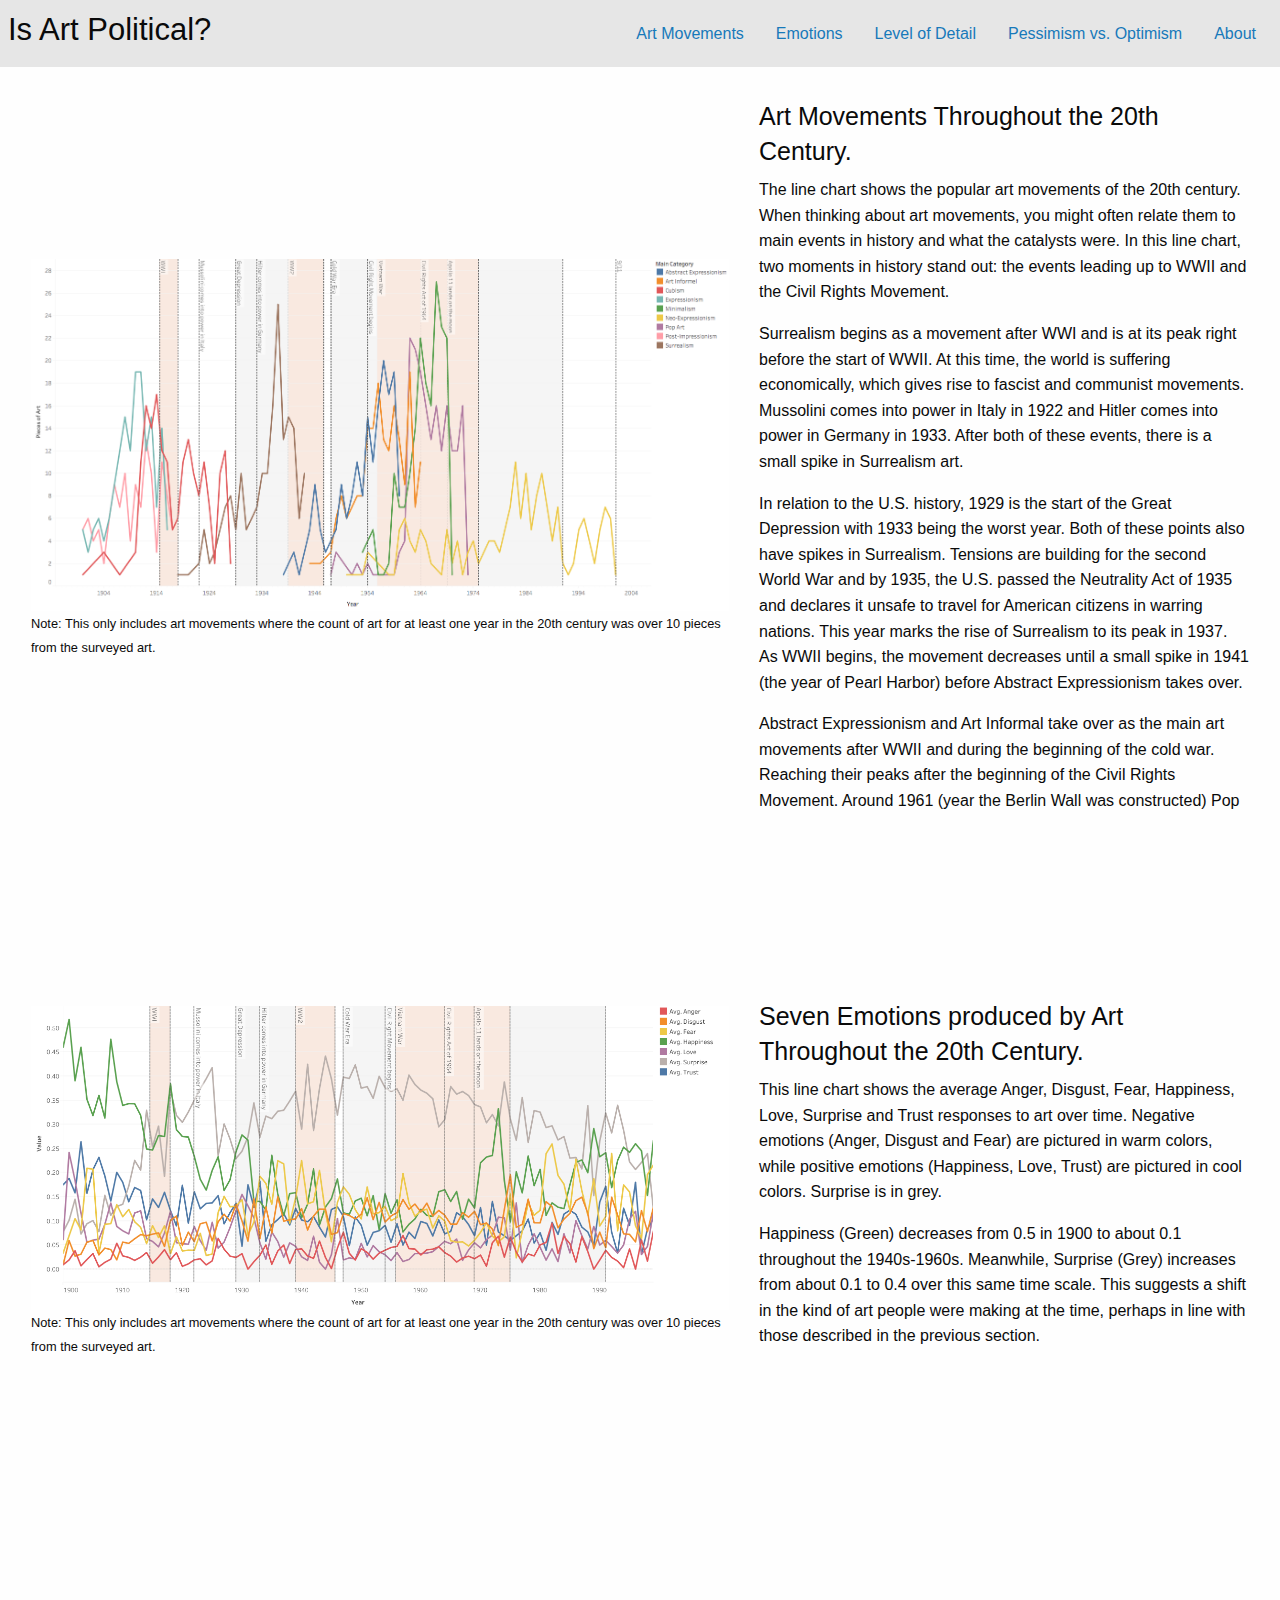
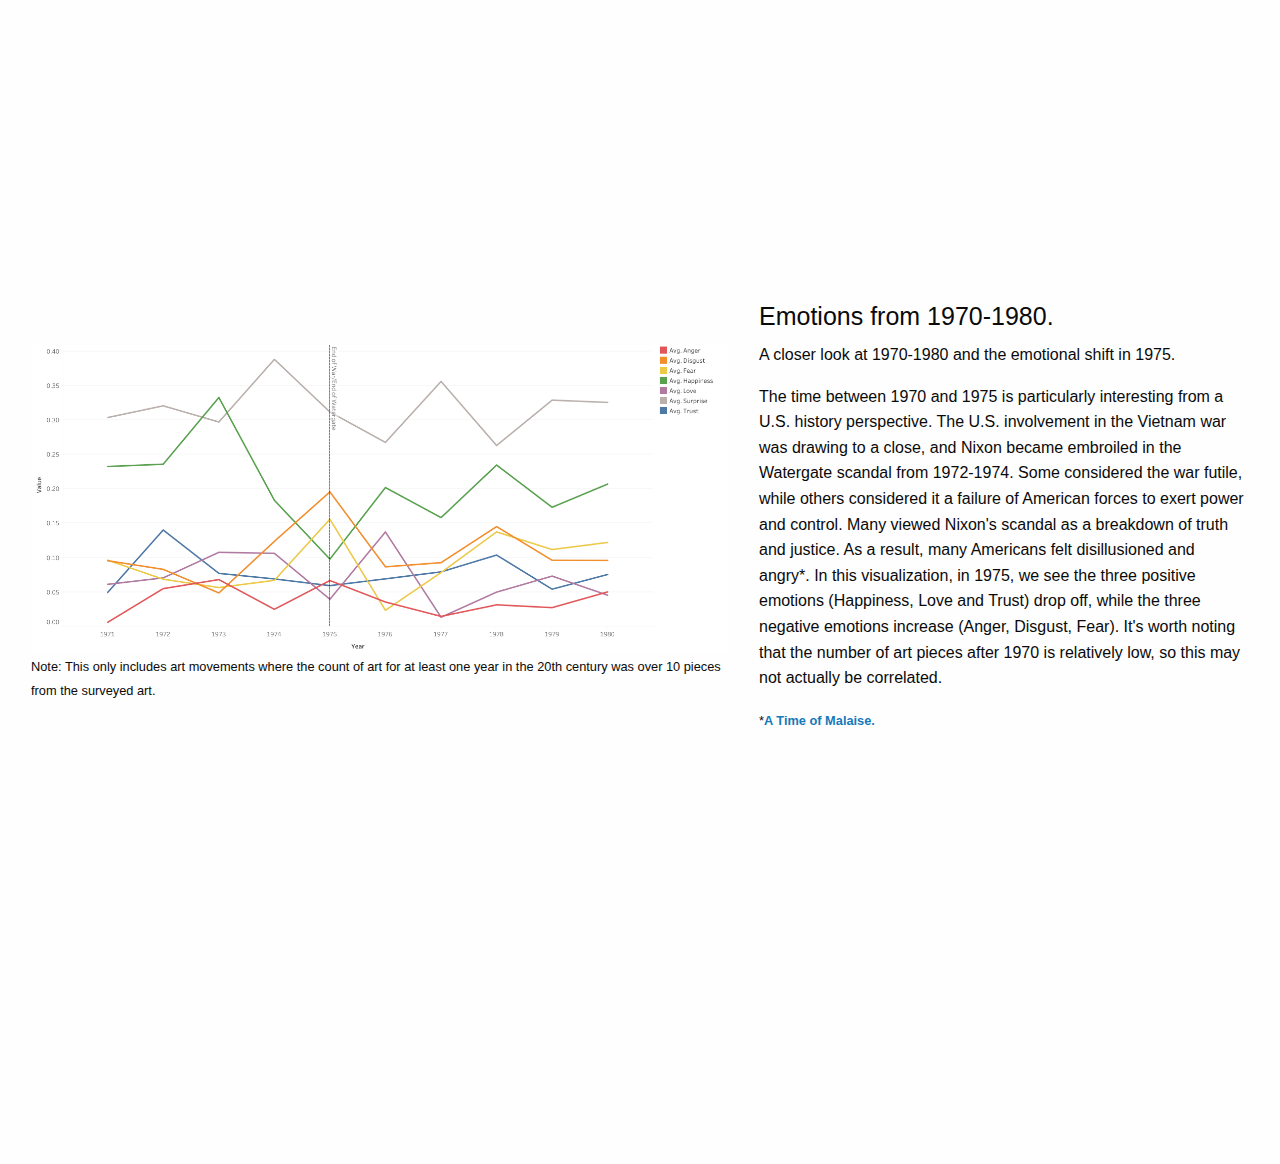
==== index.html @ 3e771057 "add task for art movements" ====
<!DOCTYPE html>
<html lang="en">
  <head>
    <meta charset="utf-8">
    <meta name="viewport" content="width=device-width, initial-scale=1">
    <title>Wiki Art</title>
    <link rel="stylesheet" href="foundation.css">
    <link rel="stylesheet" href="main.css">
    <script src="https://ajax.googleapis.com/ajax/libs/jquery/3.4.1/jquery.min.js"></script>
    <script src="/js/vendor/foundation.min.js"></script>
    <script src="/js/app.js"></script>
  </head>
  <body>
    <div class="position-fixed">
      <nav class="top-bar" data-topbar role="navigation">
      <div class="top-bar-left">
        <span class="menu-text"><h3>Is Art Political?</h3></span>
      </div>
      <div class="top-bar-right">
        <ul class="menu" data-smooth-scroll>
          <li><a href="#viz-one">Art Movements</a></li>
          <li><a href="#viz-two">Emotions</a></li>
          <li><a href="#viz-three">Level of Detail</a></li>
          <li><a href="#viz-four">Pessimism vs. Optimism</a></li>
          <li><a href="/about.html">About</a></li>
        </ul>
      </div>
      </nav>
    </div>
    <div class="main-content">
      <section id="viz-one">
        <div class="grid-x grid-padding-x">
          <div class="cell small-12 medium-7 xlarge-6 flex-container flex-dir-column align-center">
            <img src= "viz-one-filtered.png">
            <div class="">
              <small>Note: This only includes art movements where the count of art for at least one year in the 20th century was over 10 pieces from the surveyed art.</small>
            </div>
          </div>
          <div class="cell content small-12 medium-5 xlarge-6 small-only-text-center flex-container flex-dir-column">
            <h4>Art Movements Throughout the 20th Century.</h4>
            <p>The line chart shows the popular art movements of the 20th century. When thinking about art movements, you might often relate them to main events in history and what the catalysts were. In this line chart, two moments in history stand out: the events leading up to WWII and the Civil Rights Movement.</p>
            <p>Surrealism begins as a movement after WWI and is at its peak right before the start of WWII. At this time, the world is suffering economically, which gives rise to fascist and communist movements. Mussolini comes into power in Italy in 1922 and Hitler comes into power in Germany in 1933. After both of these events, there is a small spike in Surrealism art. </p>
            <p>In relation to the U.S. history, 1929 is the start of the Great Depression with 1933 being the worst year. Both of these points also have spikes in Surrealism. Tensions are building for the second World War and by 1935, the U.S. passed the Neutrality Act of 1935 and declares it unsafe to travel for American citizens in warring nations. This year marks the rise of Surrealism to its peak in 1937. As WWII begins, the movement decreases until a small spike in 1941 (the year of Pearl Harbor) before Abstract Expressionism takes over.</p>
            <p>Abstract Expressionism and Art Informal take over as the main art movements after WWII and during the beginning of the cold war. Reaching their peaks after the beginning of the Civil Rights Movement. Around 1961 (year the Berlin Wall was constructed) Pop Art and Minimalism starts to become more popular. Though art around this period had become apolitical due to the censorship of the 1950s and its commercial value, it was also used to as a financial support for the Civil Rights Movement, reinvigorating its political nature.*</p>
            <p>What is also interesting within this period, is that the art movements start to decrease after the Apollo 11 lands on the moon in 1969. This suggests that in addition to the Civil Rights Movement, Cold War tensions leading up to the space race were also affecting the art movements during this period of time. What is learned from this chart is that the art movements seem more attuned to social movements and events rather than times of war.</p>
            <p>This line chart allows for both discovery and browsing of the information by giving reference lines to important events to show some possible correlations. The fact it is a linear temporal line also allows for searching specific moments or to choose a point and then figure out what might be going on that year.</p>
            <p><small>*<a href="https://medium.com/popuppainting/the-art-of-the-civil-rights-movement-bbc527cd05da"><strong>Popup Painting. The Art of the Civil Rights Movement. 15 January 2018</strong></a></small></p>
          </div>
        </div>
      </section>
      <section id="viz-two">
        <div class="grid-x grid-padding-x">
          <div class="cell small-12 medium-7 xlarge-6 flex-container flex-dir-column align-center">
            <img src= "viz-two-1.png">
            <div class="">
              <small>Note: This only includes art movements where the count of art for at least one year in the 20th century was over 10 pieces from the surveyed art.</small>
            </div>
          </div>
          <div class="cell content small-12 medium-5 xlarge-6 small-only-text-center flex-container flex-dir-column">
            <h4>Seven Emotions produced by Art Throughout the 20th Century.</h4>
            <p>This line chart shows the average Anger, Disgust, Fear, Happiness, Love, Surprise and Trust responses to art over time. Negative emotions (Anger, Disgust and Fear) are pictured in warm colors, while positive emotions (Happiness, Love, Trust) are pictured in cool colors. Surprise is in grey.</p>
            <p>Happiness (Green) decreases from 0.5 in 1900 to about 0.1 throughout the 1940s-1960s. Meanwhile, Surprise (Grey) increases from about 0.1 to 0.4 over this same time scale. This suggests a shift in the kind of art people were making at the time, perhaps in line with those described in the previous section.</p>
          </div>
        </div>
      </section>
      <section id="viz-two-b">
        <div class="grid-x grid-padding-x">
          <div class="cell small-12 medium-7 xlarge-6 flex-container flex-dir-column align-center flex-container flex-dir-column align-center" >
            <img src= "viz-two-2.png">
            <div class="">
              <small>Note: This only includes art movements where the count of art for at least one year in the 20th century was over 10 pieces from the surveyed art.</small>
            </div>
          </div>
          <div class="cell content small-12 medium-5 xlarge-6 small-only-text-center flex-container flex-dir-column">
            <h4>Emotions from 1970-1980.</h4>
            <p>A closer look at 1970-1980 and the emotional shift in 1975.</p>
            <p>The time between 1970 and 1975 is particularly interesting from a U.S. history perspective. The U.S. involvement in the Vietnam war was drawing to a close, and Nixon became embroiled in the Watergate scandal from 1972-1974. Some considered the war futile, while others considered it a failure of American forces to exert power and control. Many viewed Nixon's scandal as a breakdown of truth and justice. As a result, many Americans felt disillusioned and angry*. In this visualization, in 1975, we see the three positive emotions (Happiness, Love and Trust) drop off, while the three negative emotions increase (Anger, Disgust, Fear). It's worth noting that the number of art pieces after 1970 is relatively low, so this may not actually be correlated.  </p>
            <p><small>*<a href="https://www.ushistory.org/us/58.asp"><strong>A Time of Malaise.</strong></a></small></p>
          </div>
        </div>
      </section>
    </div>
    <!-- page content -->
  </body>
</html>
---- main.css ----
.main-content {
  padding: 2em 1em;
}

.about {
  padding-top: 99px;
  max-width: 1000px;
  margin: auto;
}

.position-fixed {
  width: 100%;
  position: fixed;
  z-index: 2;
}

img, .image {
  position: relative;
  width: 100%;
}
section {
  /*margin-bottom: 2rem;*/
  height: 100vh;
  padding-top: 67px;
}

.right-border {
  border-right: 1px solid darkgray;
}

.left-border {
  border-left: 1px solid darkgray;
}

.content {
  /*position: relative;*/
  max-height: 80vh;
  overflow: scroll;
}
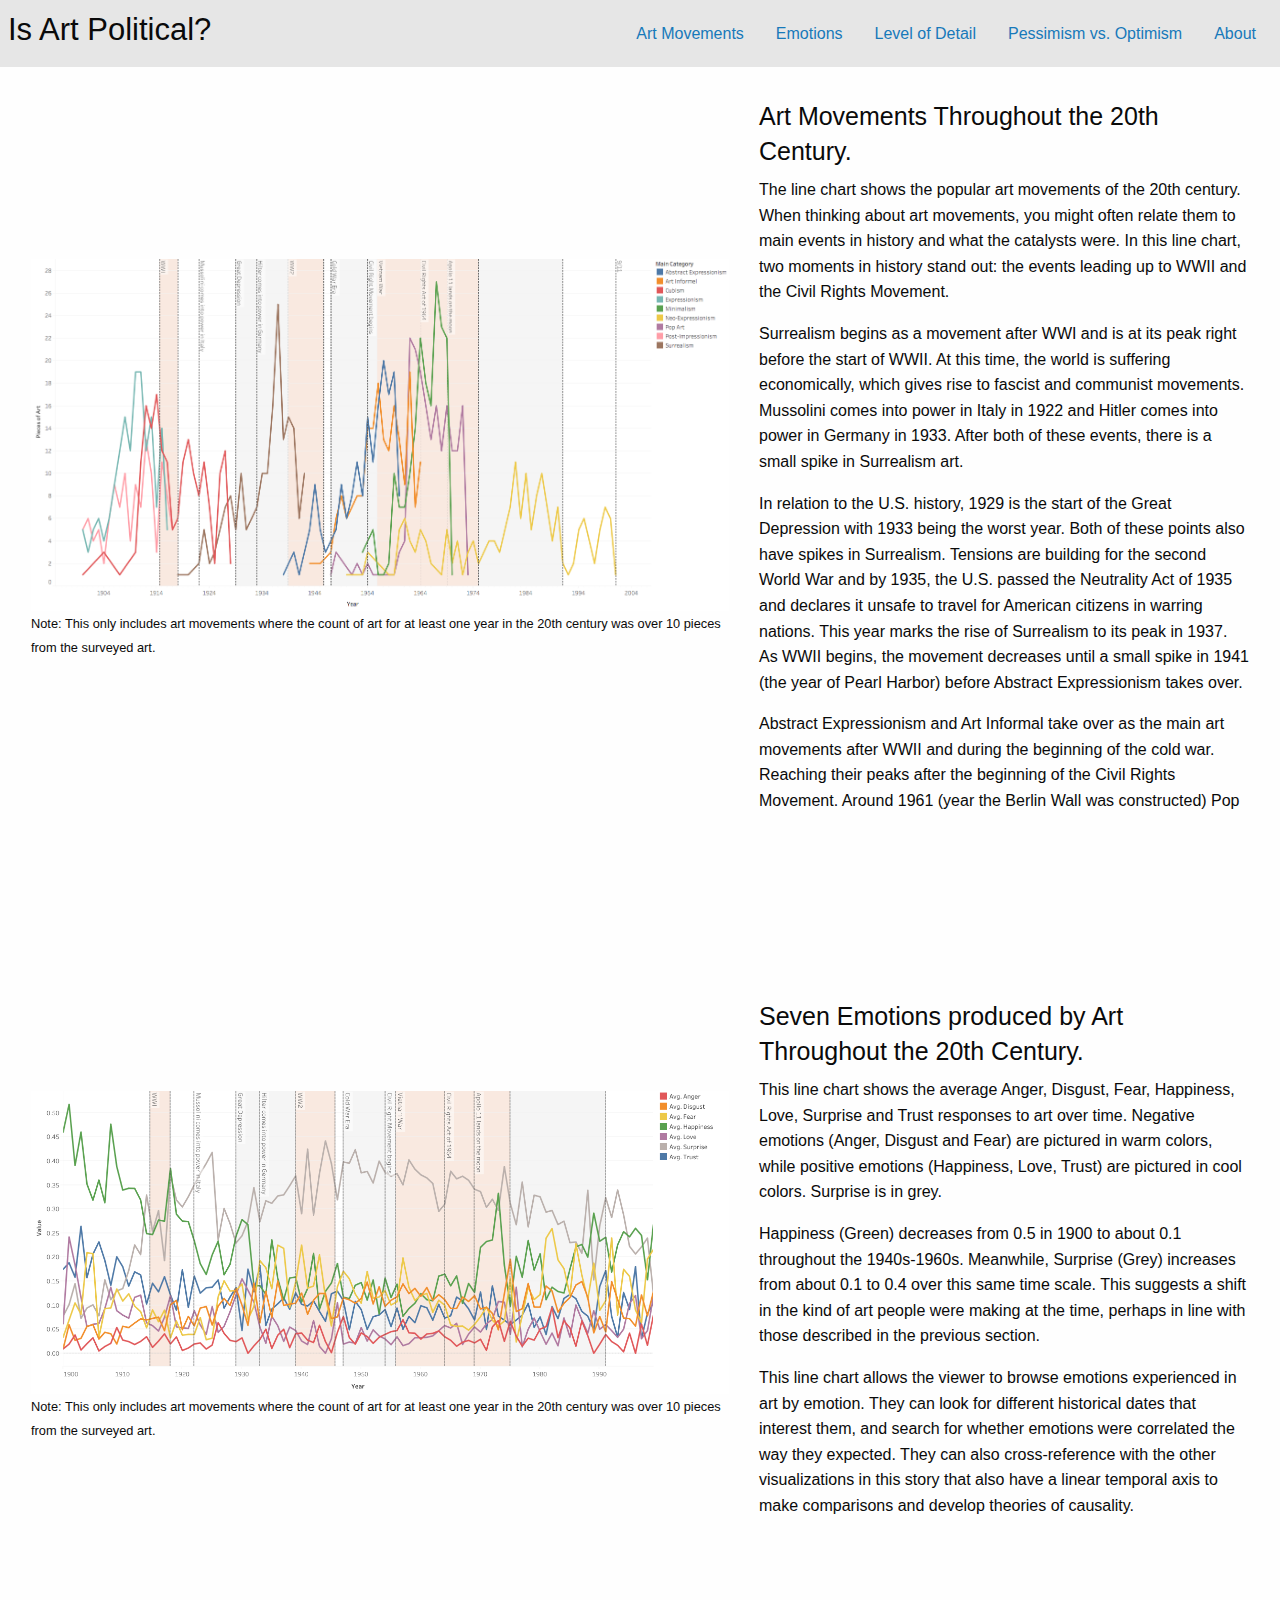
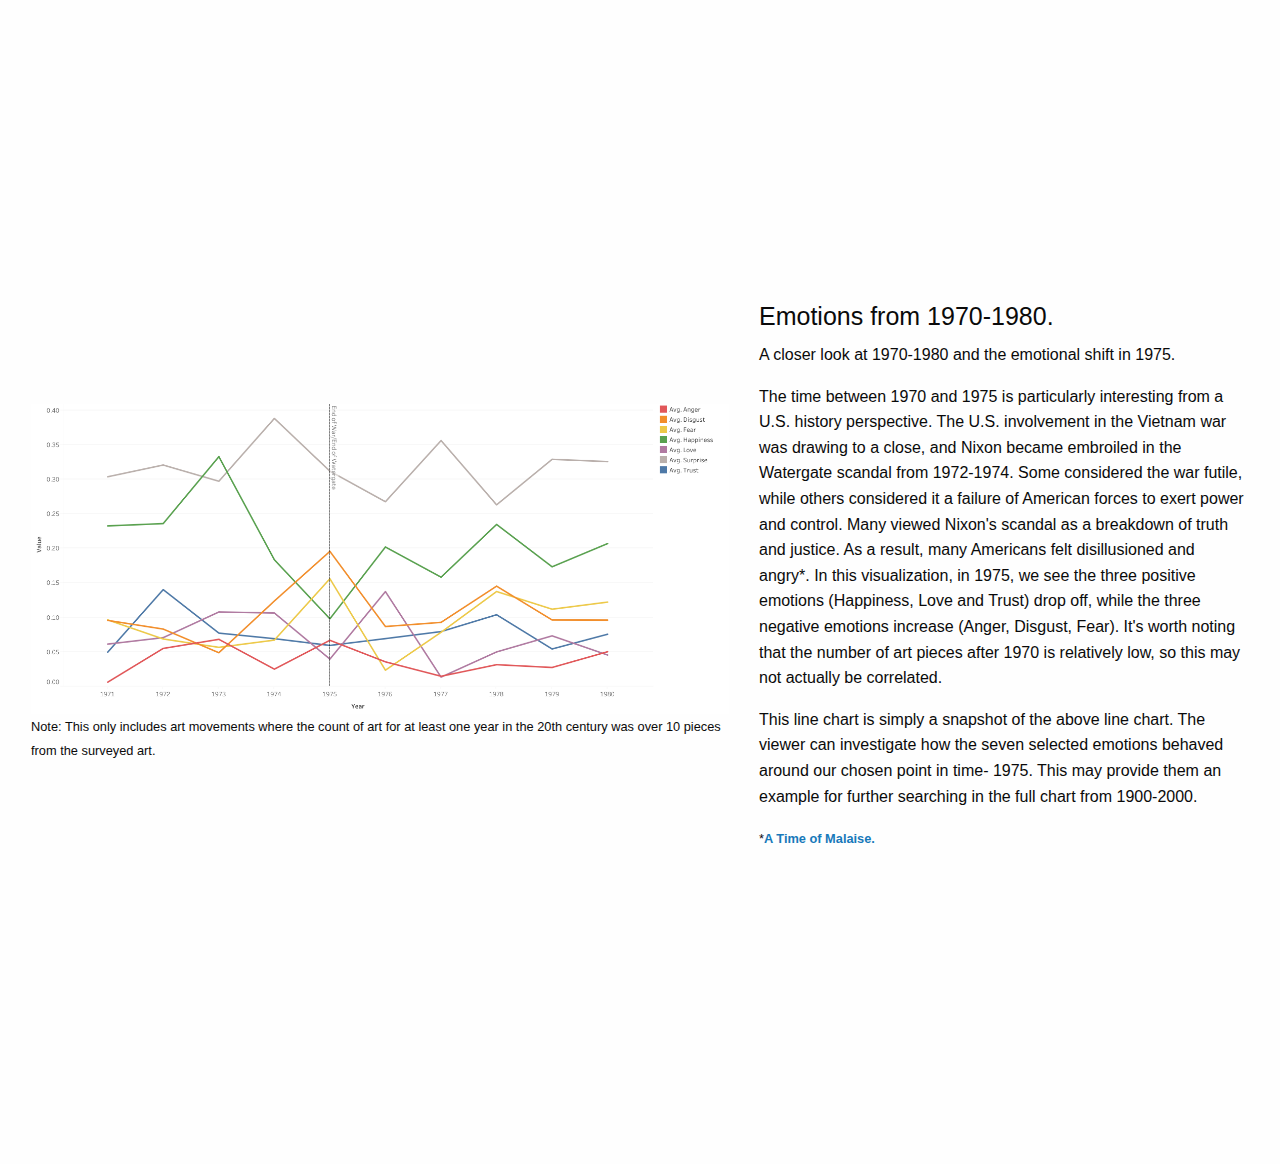
==== commit 4ef6dec0: "added task information" ====
--- a/index.html
+++ b/index.html
@@ -60,6 +60,7 @@
             <h4>Seven Emotions produced by Art Throughout the 20th Century.</h4>
             <p>This line chart shows the average Anger, Disgust, Fear, Happiness, Love, Surprise and Trust responses to art over time. Negative emotions (Anger, Disgust and Fear) are pictured in warm colors, while positive emotions (Happiness, Love, Trust) are pictured in cool colors. Surprise is in grey.</p>
             <p>Happiness (Green) decreases from 0.5 in 1900 to about 0.1 throughout the 1940s-1960s. Meanwhile, Surprise (Grey) increases from about 0.1 to 0.4 over this same time scale. This suggests a shift in the kind of art people were making at the time, perhaps in line with those described in the previous section.</p>
+            <p>This line chart allows the viewer to browse emotions experienced in art by emotion. They can look for different historical dates that interest them, and search for whether emotions were correlated the way they expected. They can also cross-reference with the other visualizations in this story that also have a linear temporal axis to make comparisons and develop theories of causality. </p>
           </div>
         </div>
       </section>
@@ -75,6 +76,7 @@
             <h4>Emotions from 1970-1980.</h4>
             <p>A closer look at 1970-1980 and the emotional shift in 1975.</p>
             <p>The time between 1970 and 1975 is particularly interesting from a U.S. history perspective. The U.S. involvement in the Vietnam war was drawing to a close, and Nixon became embroiled in the Watergate scandal from 1972-1974. Some considered the war futile, while others considered it a failure of American forces to exert power and control. Many viewed Nixon's scandal as a breakdown of truth and justice. As a result, many Americans felt disillusioned and angry*. In this visualization, in 1975, we see the three positive emotions (Happiness, Love and Trust) drop off, while the three negative emotions increase (Anger, Disgust, Fear). It's worth noting that the number of art pieces after 1970 is relatively low, so this may not actually be correlated.  </p>
+            <p>This line chart is simply a snapshot of the above line chart. The viewer can investigate how the seven selected emotions behaved around our chosen point in time- 1975. This may provide them an example for further searching in the full chart from 1900-2000. </p>
             <p><small>*<a href="https://www.ushistory.org/us/58.asp"><strong>A Time of Malaise.</strong></a></small></p>
           </div>
         </div>
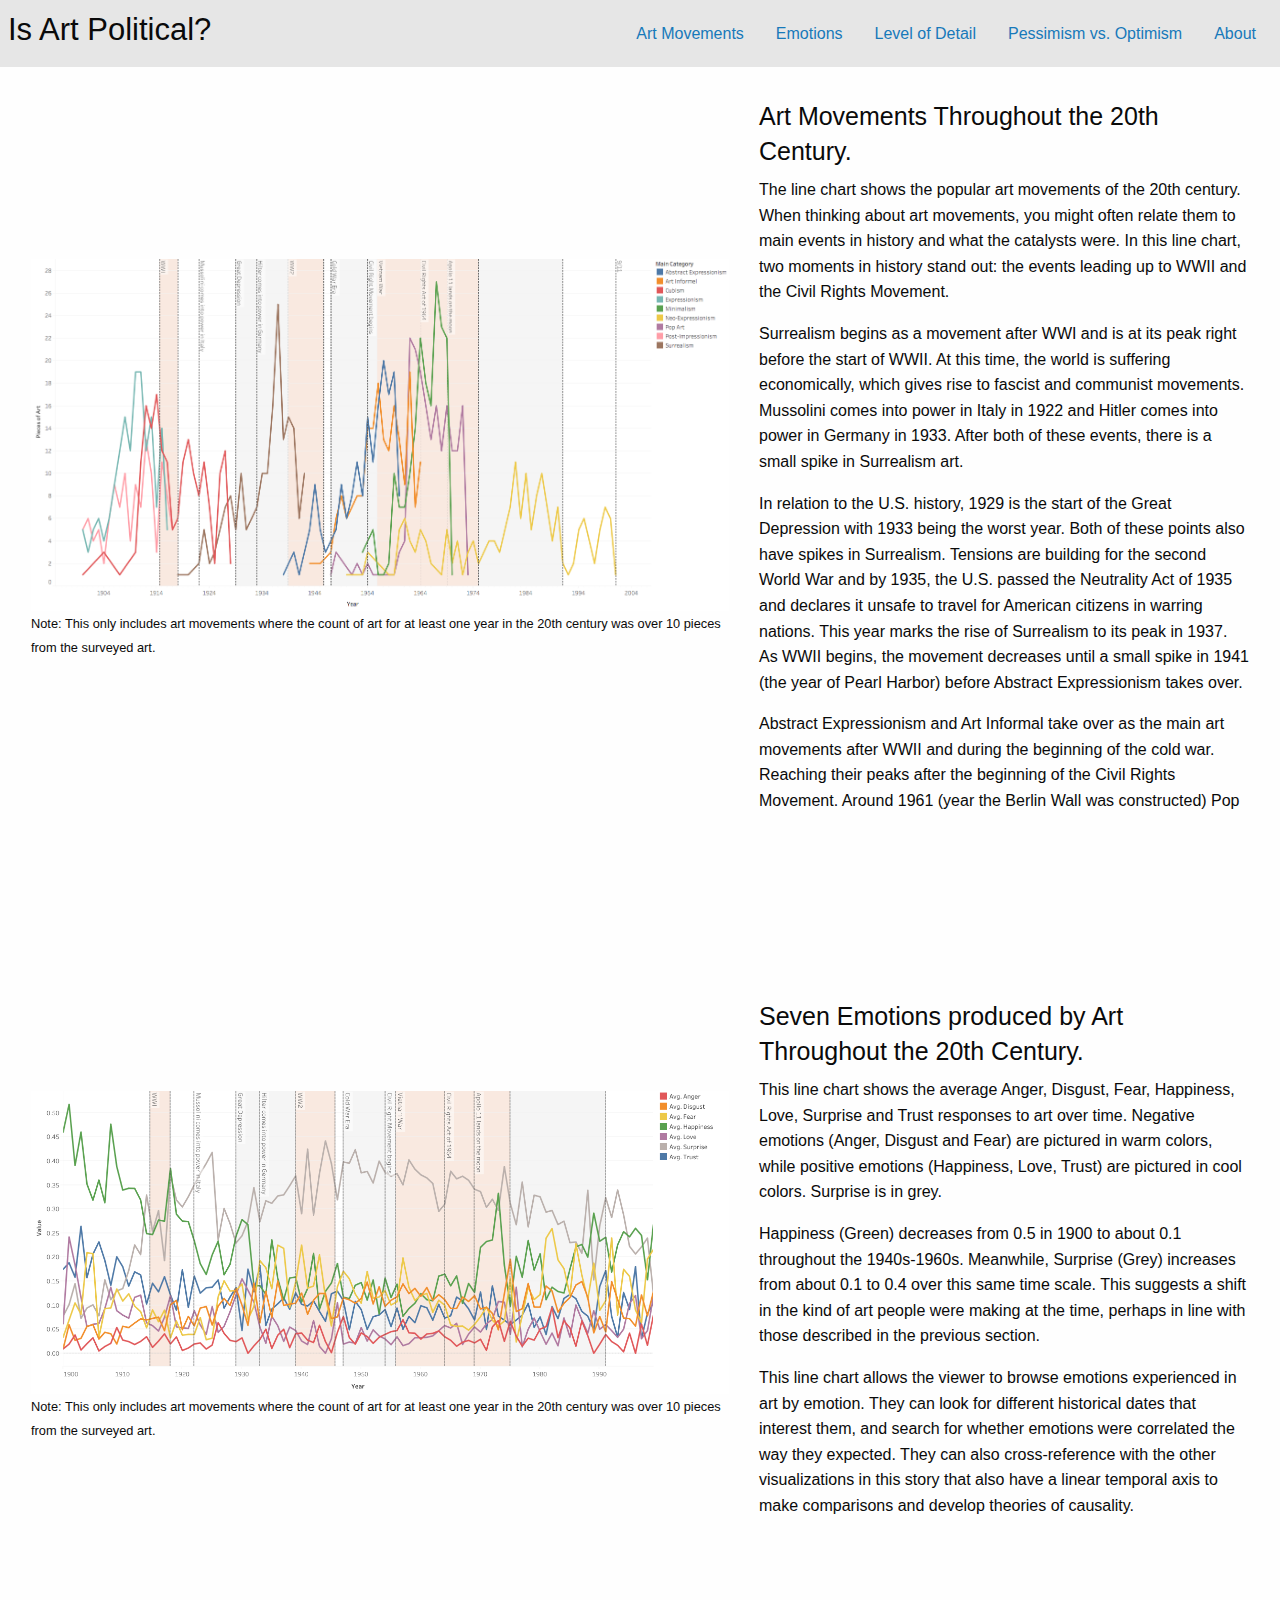
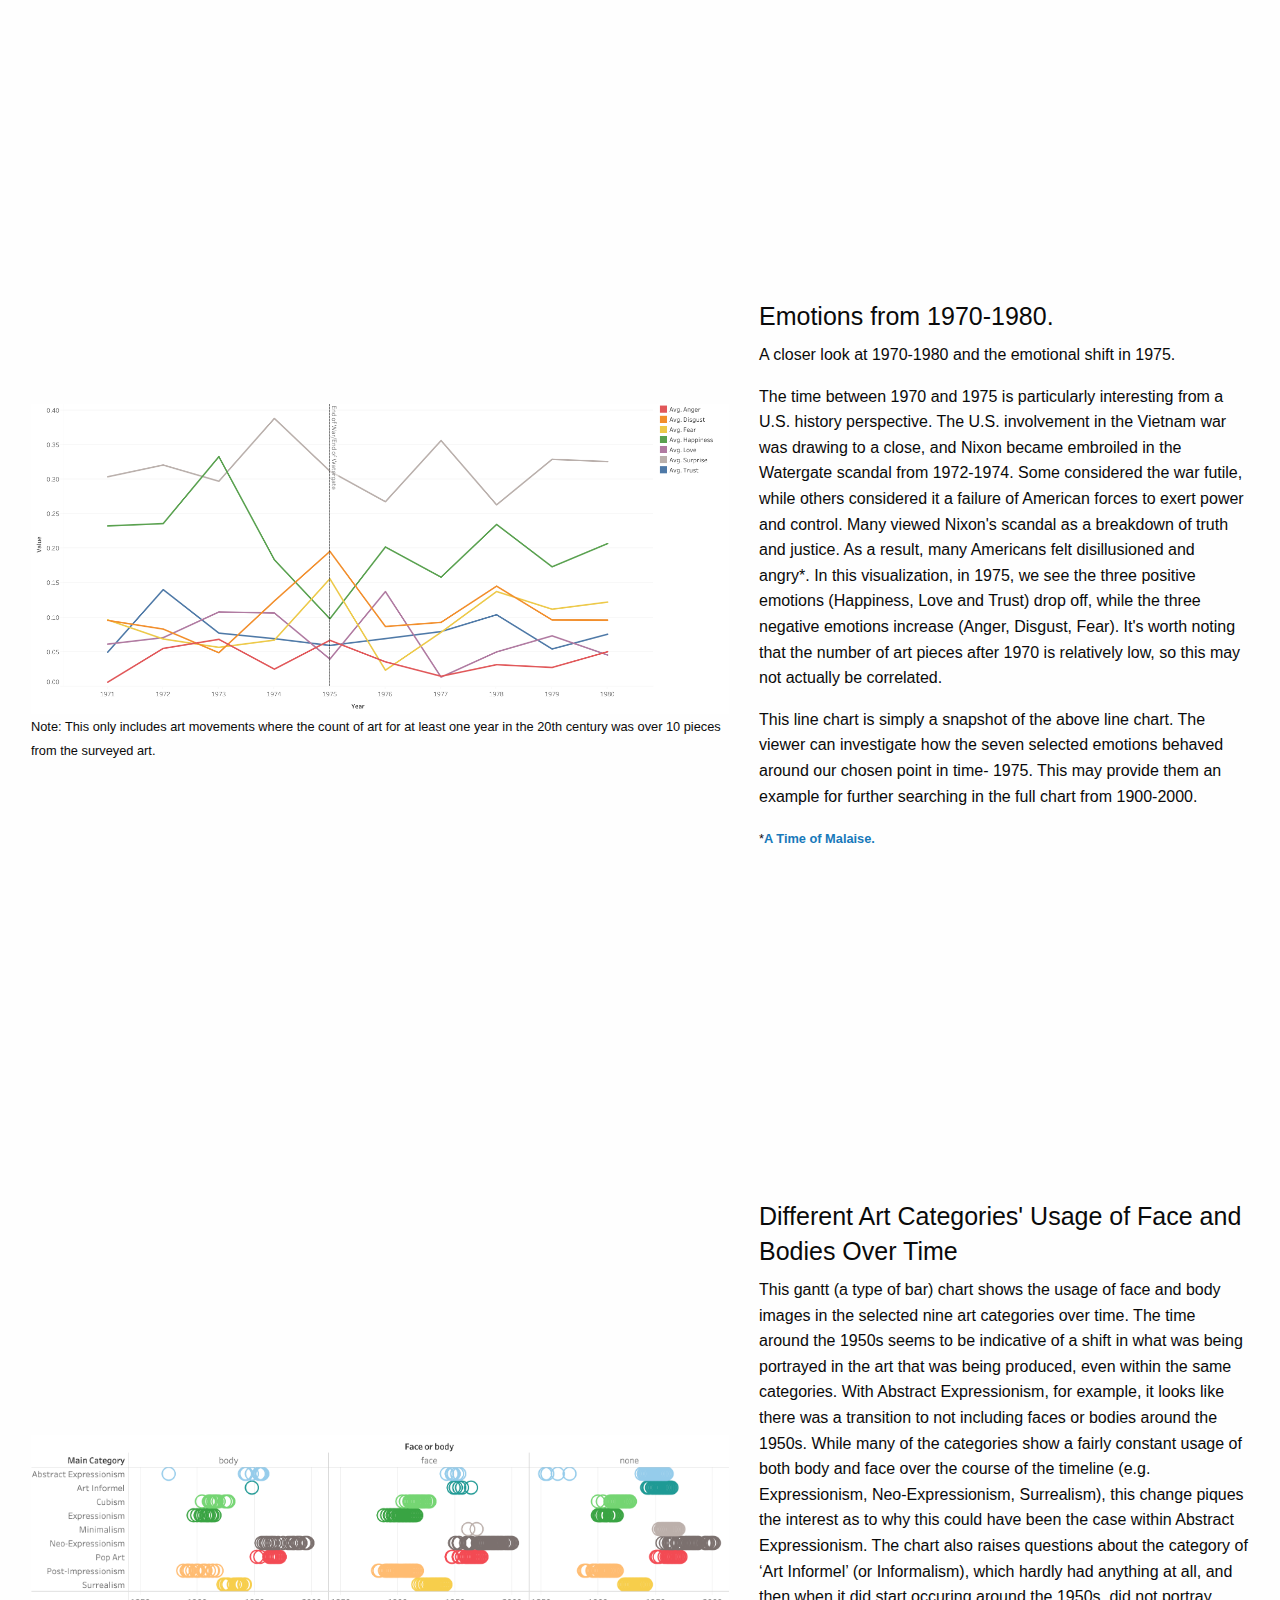
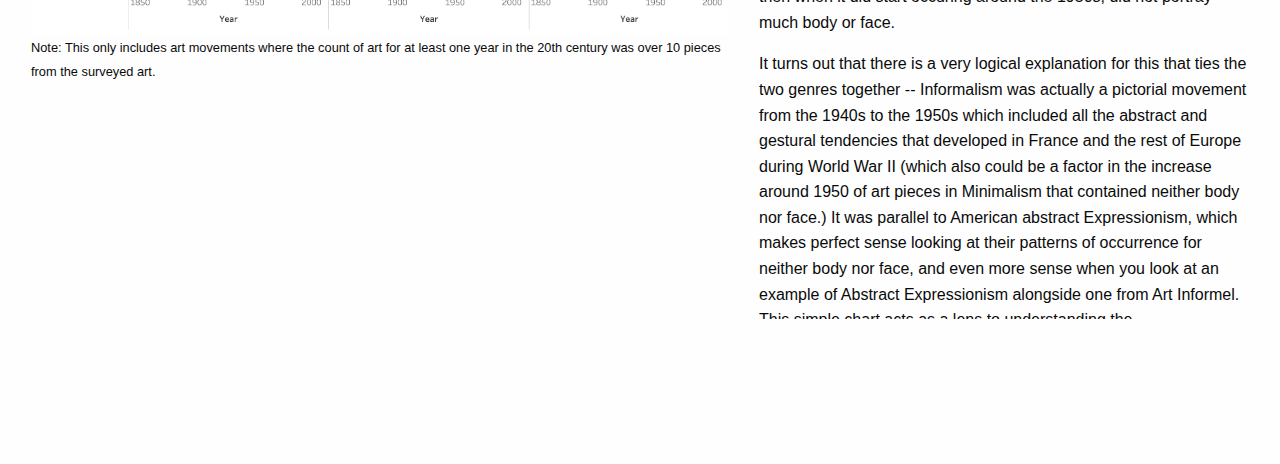
==== commit d3a91d41: "update viz 3 into index" ====
--- a/index.html
+++ b/index.html
@@ -81,6 +81,21 @@
           </div>
         </div>
       </section>
+      <section id="viz-three">
+        <div class="grid-x grid-padding-x">
+          <div class="cell small-12 medium-7 xlarge-6 flex-container flex-dir-column align-center">
+            <img src= "viz-three.png">
+            <div class="">
+              <small>Note: This only includes art movements where the count of art for at least one year in the 20th century was over 10 pieces from the surveyed art.</small>
+            </div>
+          </div>
+          <div class="cell content small-12 medium-5 xlarge-6 small-only-text-center">
+            <h4>Different Art Categories' Usage of Face and Bodies Over Time</h4>
+            <p>This gantt (a type of bar) chart shows the usage of face and body images in the selected nine art categories over time. The time around the 1950s seems to be indicative of a shift in what was being portrayed in the art that was being produced, even within the same categories. With Abstract Expressionism, for example, it looks like there was a transition to not including faces or bodies around the 1950s. While many of the categories show a fairly constant usage of both body and face over the course of the timeline (e.g. Expressionism, Neo-Expressionism, Surrealism), this change piques the interest as to why this could have been the case within Abstract Expressionism. The chart also raises questions about the category of ‘Art Informel’ (or Informalism), which hardly had anything at all, and then when it did start occuring around the 1950s, did not portray much body or face.</p>
+            <p>It turns out that there is a very logical explanation for this that ties the two genres together -- Informalism was actually a pictorial movement from the 1940s to the 1950s which included all the abstract and gestural tendencies that developed in France and the rest of Europe during World War II (which also could be a factor in the increase around 1950 of art pieces in Minimalism that contained neither body nor face.) It was parallel to American abstract Expressionism, which makes perfect sense looking at their patterns of occurrence for neither body nor face, and even more sense when you look at an example of Abstract Expressionism alongside one from Art Informel. This simple chart acts as a lens to understanding the internationalisation that took place in the 1950s that was manifested through the art of the time.</p>
+          </div>
+        </div>
+      </section>
     </div>
     <!-- page content -->
   </body>
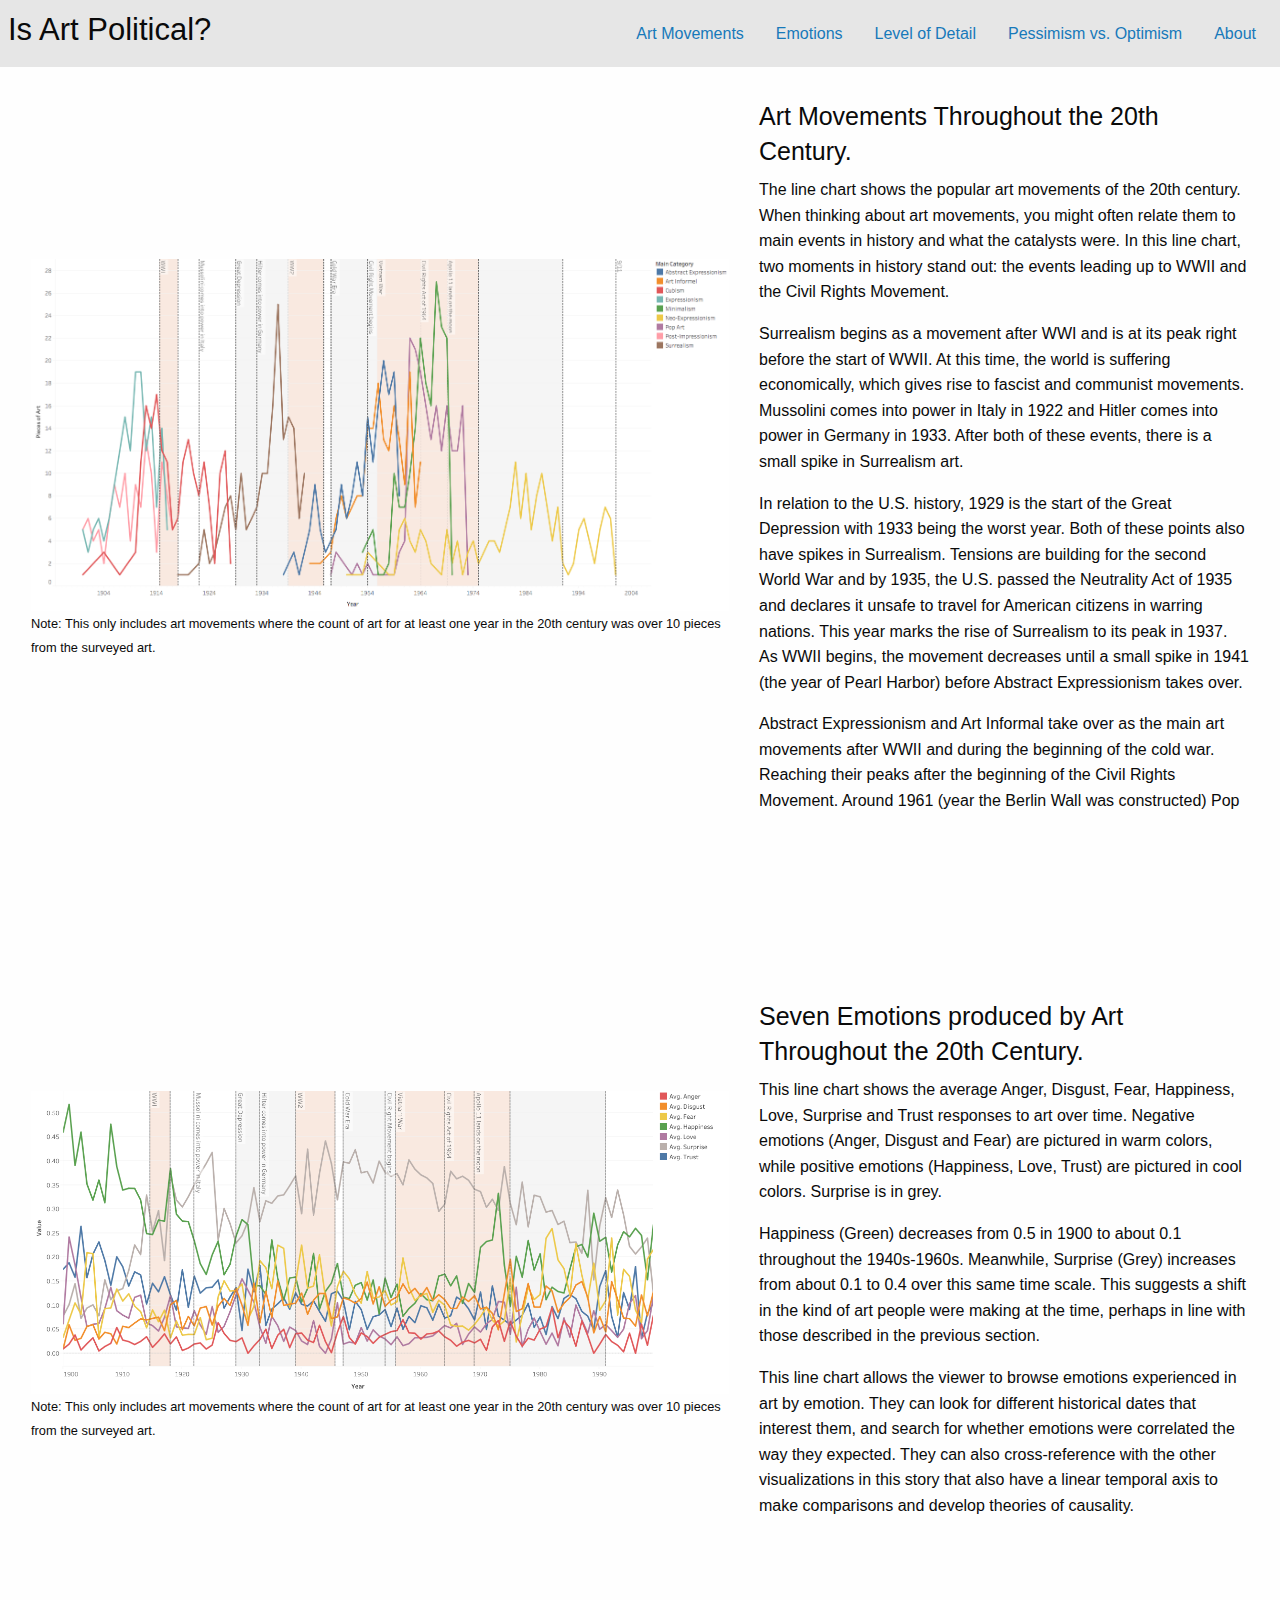
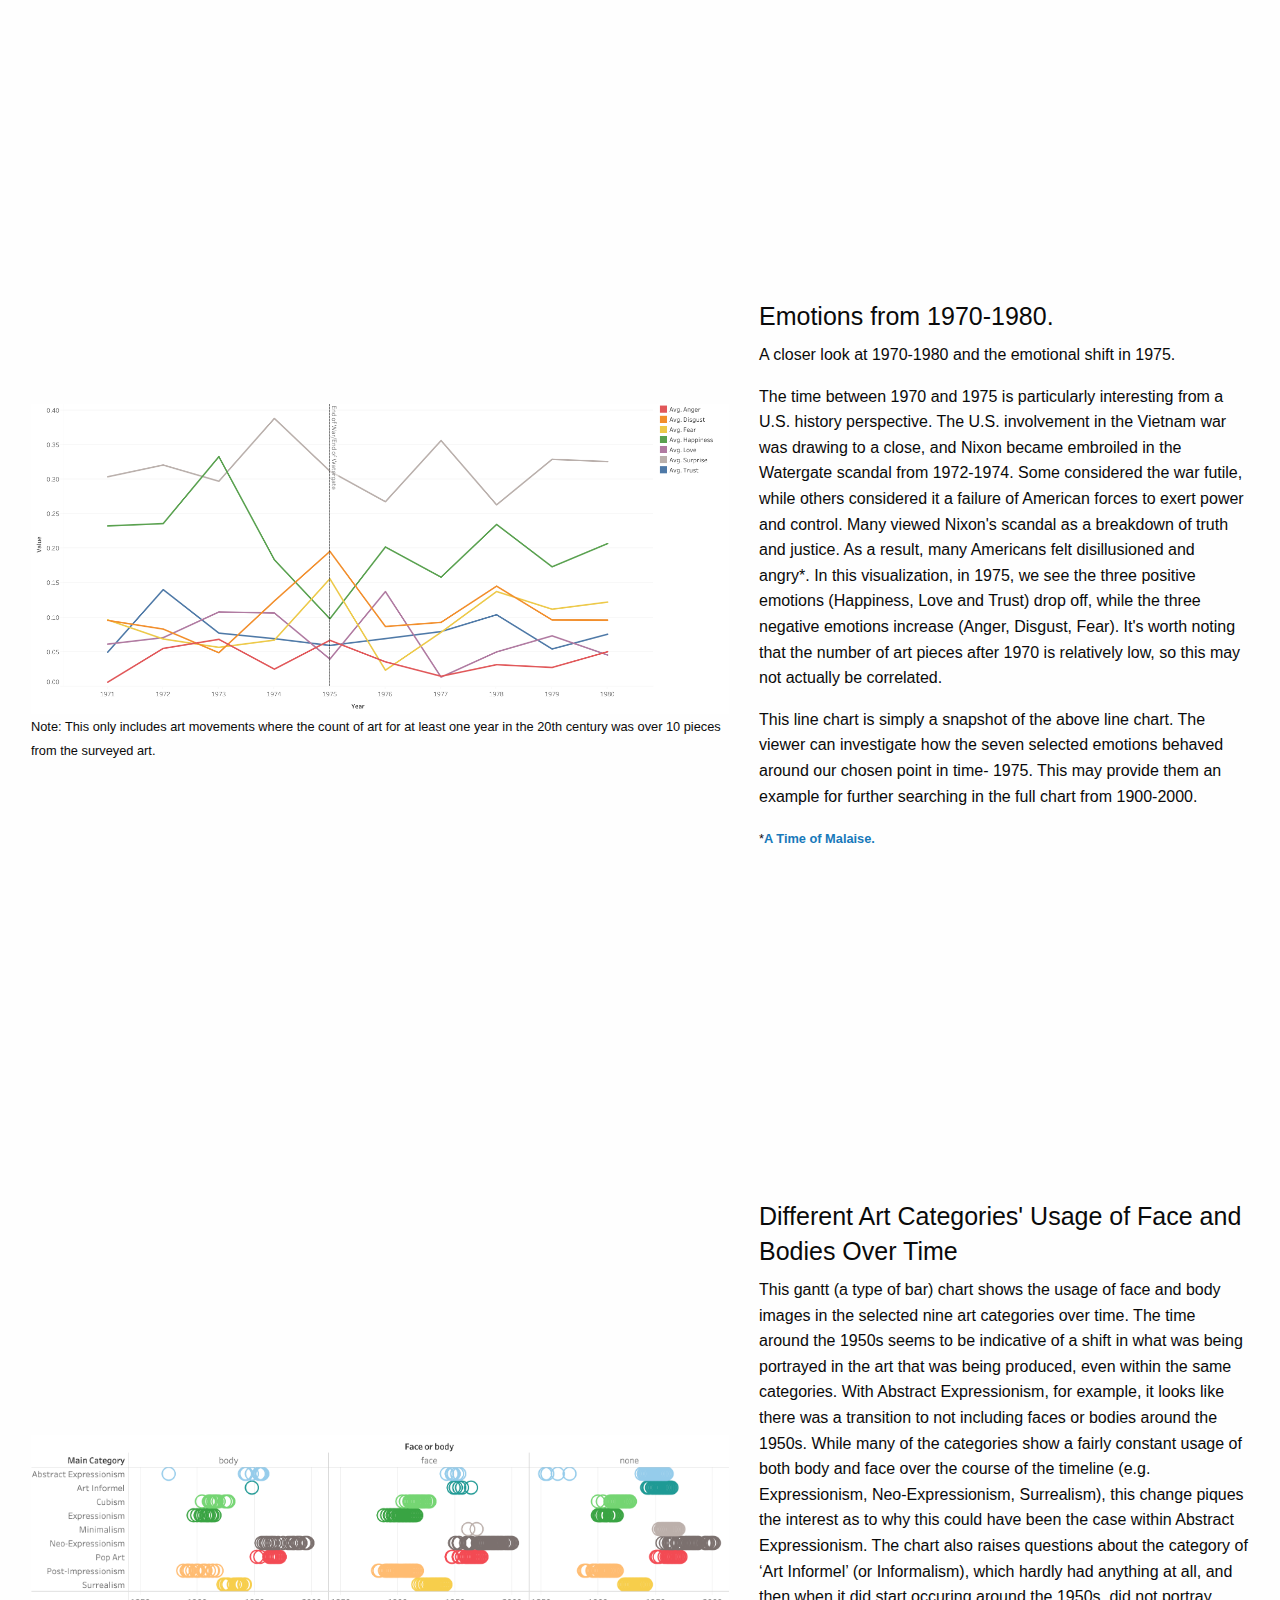
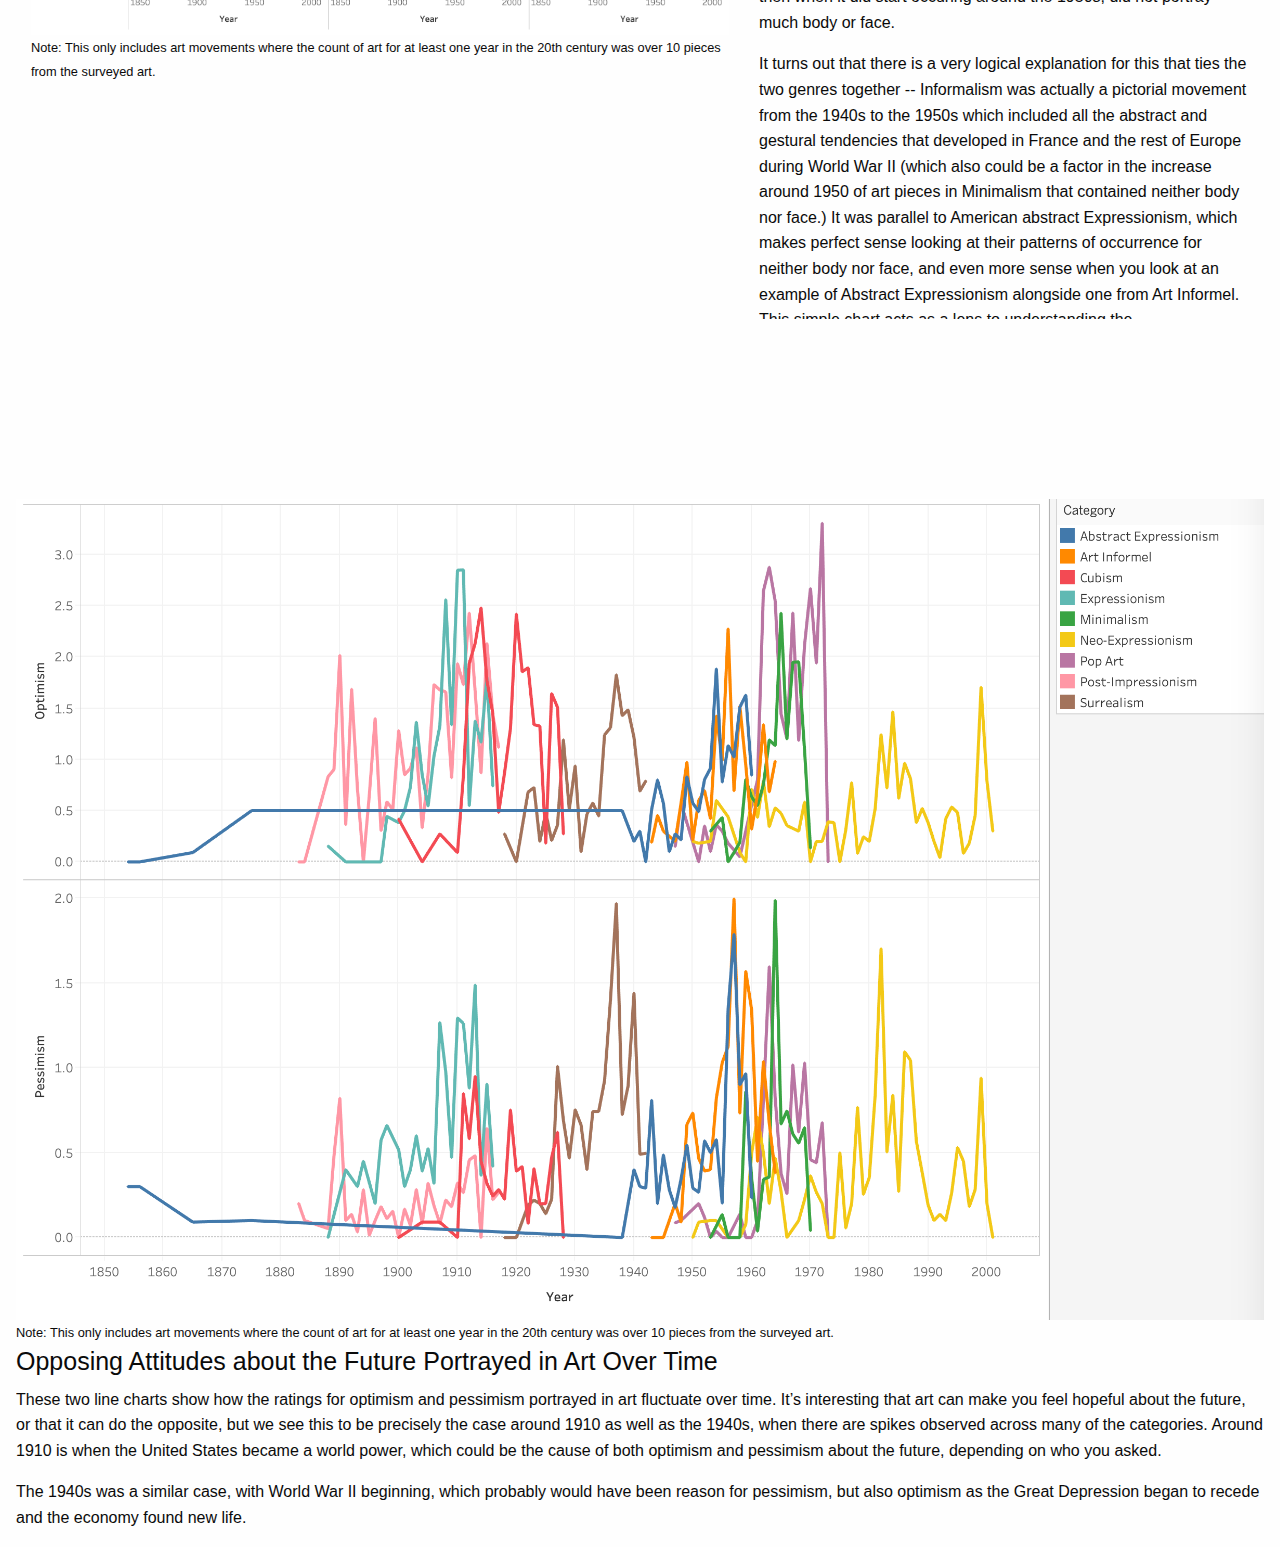
==== commit 32ab85e0: "Update index.html" ====
--- a/index.html
+++ b/index.html
@@ -96,6 +96,21 @@
           </div>
         </div>
       </section>
+      <section id="viz-four”>
+        <div class="grid-x grid-padding-x">
+          <div class="cell small-12 medium-7 xlarge-6 flex-container flex-dir-column align-center">
+            <img src= "viz-four.png">
+            <div class="">
+              <small>Note: This only includes art movements where the count of art for at least one year in the 20th century was over 10 pieces from the surveyed art.</small>
+            </div>
+          </div>
+          <div class="cell content small-12 medium-5 xlarge-6 small-only-text-center">
+            <h4>Opposing Attitudes about the Future Portrayed in Art Over Time</h4>
+            <p>These two line charts show how the ratings for optimism and pessimism portrayed in art fluctuate over time. It’s interesting that art can make you feel hopeful about the future, or that it can do the opposite, but we see this to be precisely the case around 1910 as well as the 1940s, when there are spikes observed across many of the categories. Around 1910 is when the United States became a world power, which could be the cause of both optimism and pessimism about the future, depending on who you asked. </p>
+            <p>The 1940s was a similar case, with World War II beginning, which probably would have been reason for pessimism, but also optimism as the Great Depression began to recede and the economy found new life.</p>
+          </div>
+        </div>
+      </section>
     </div>
     <!-- page content -->
   </body>
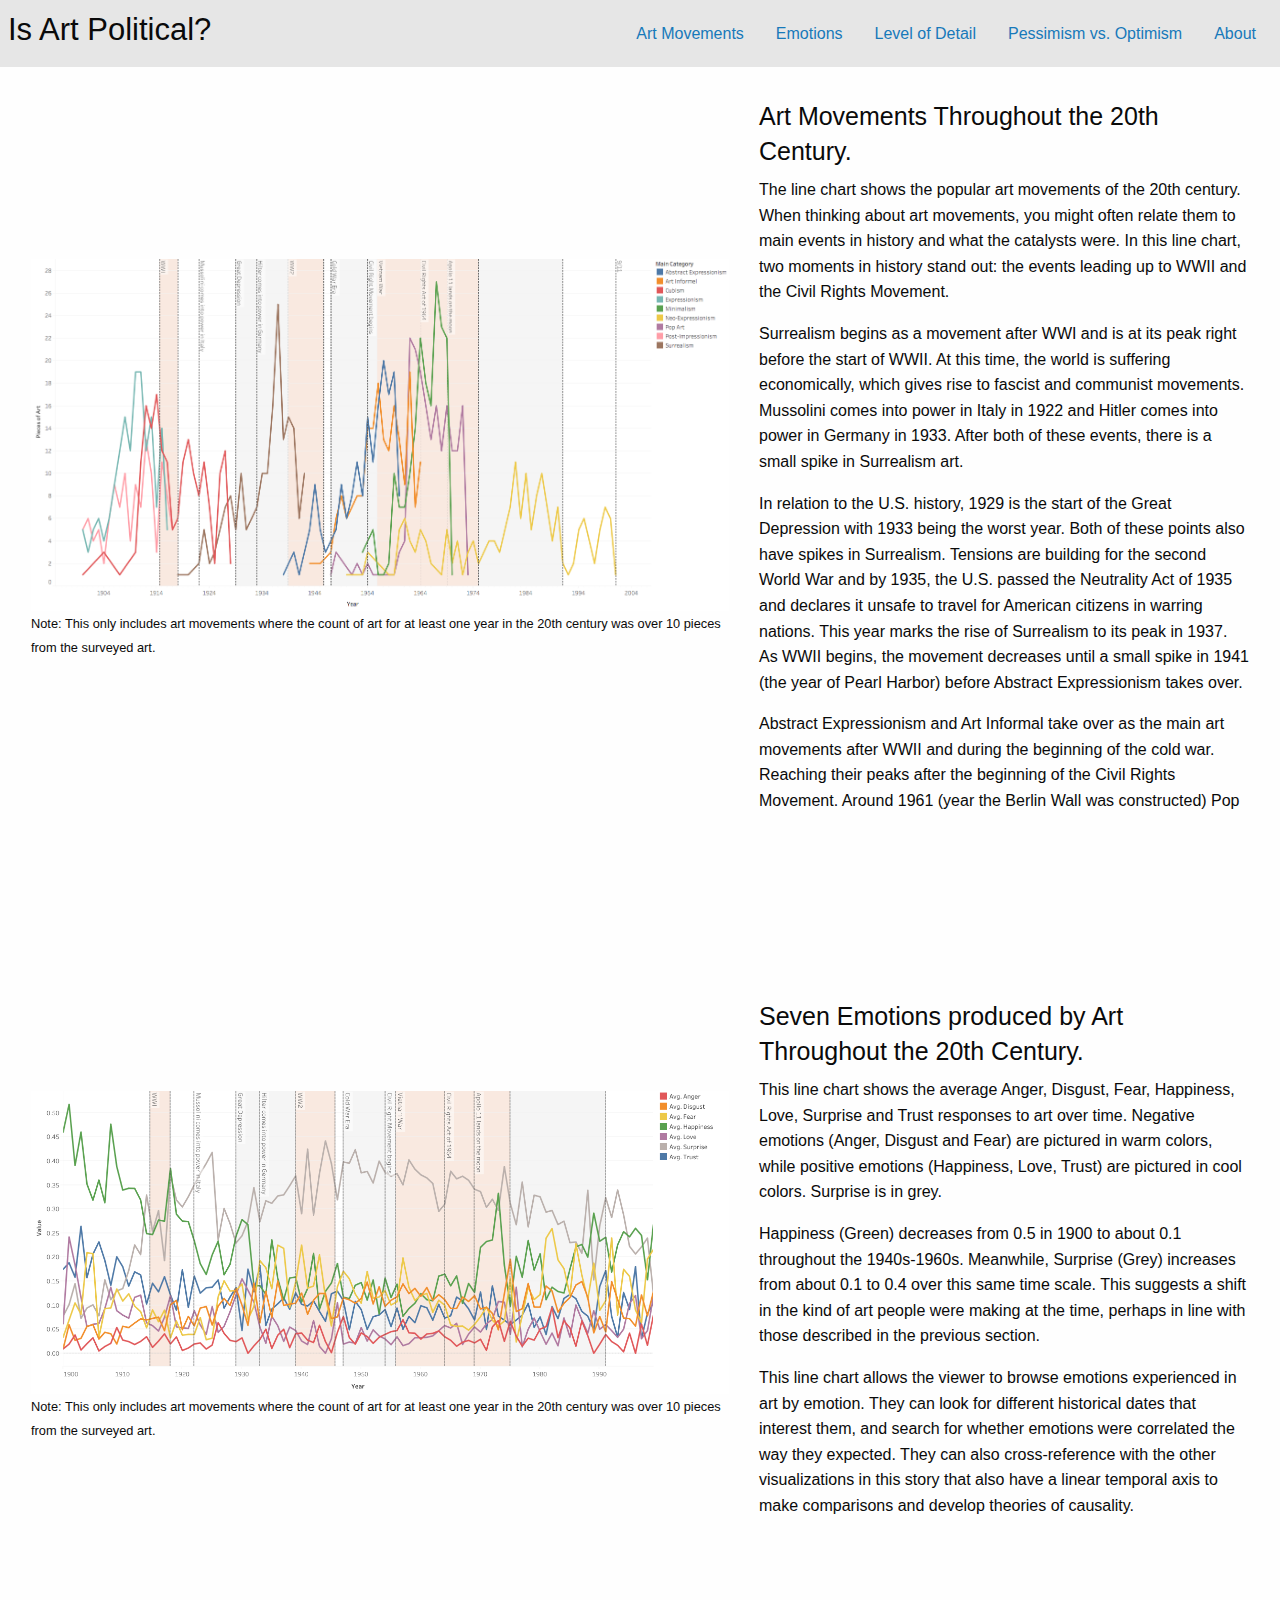
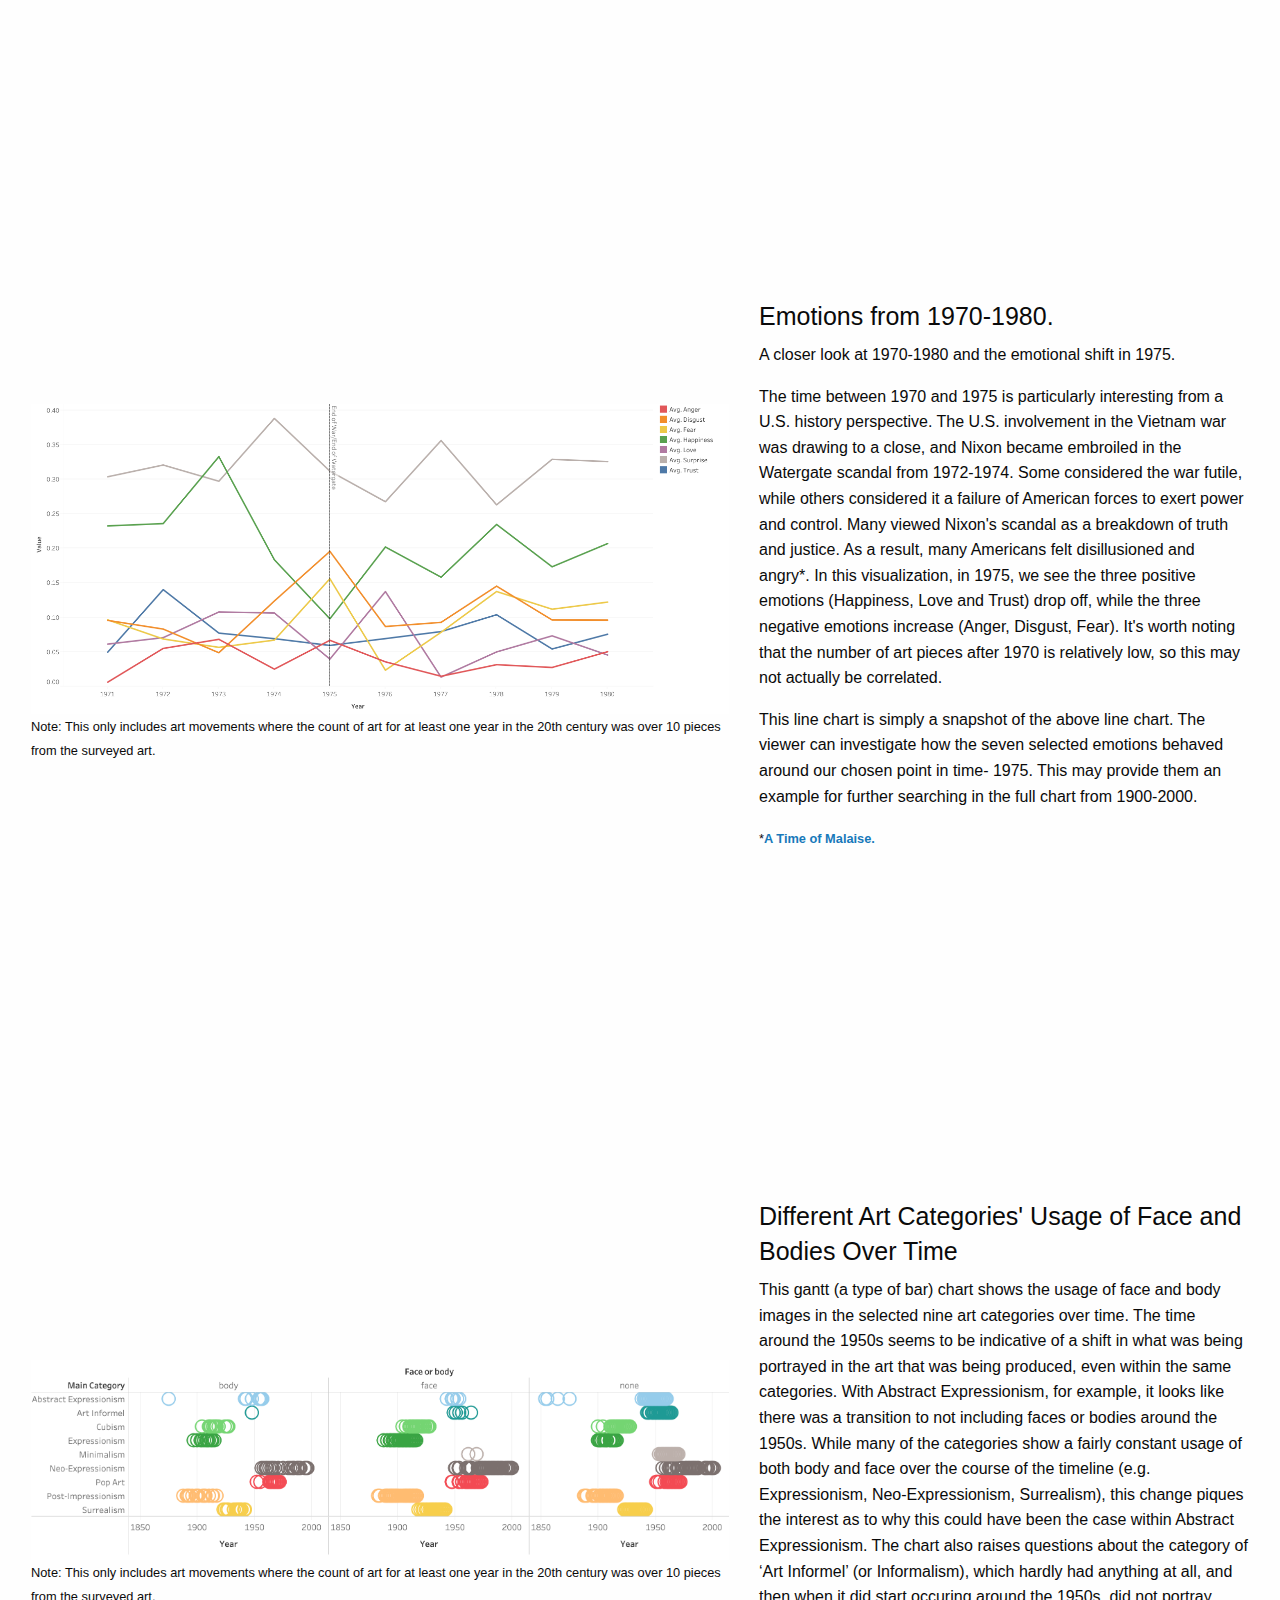
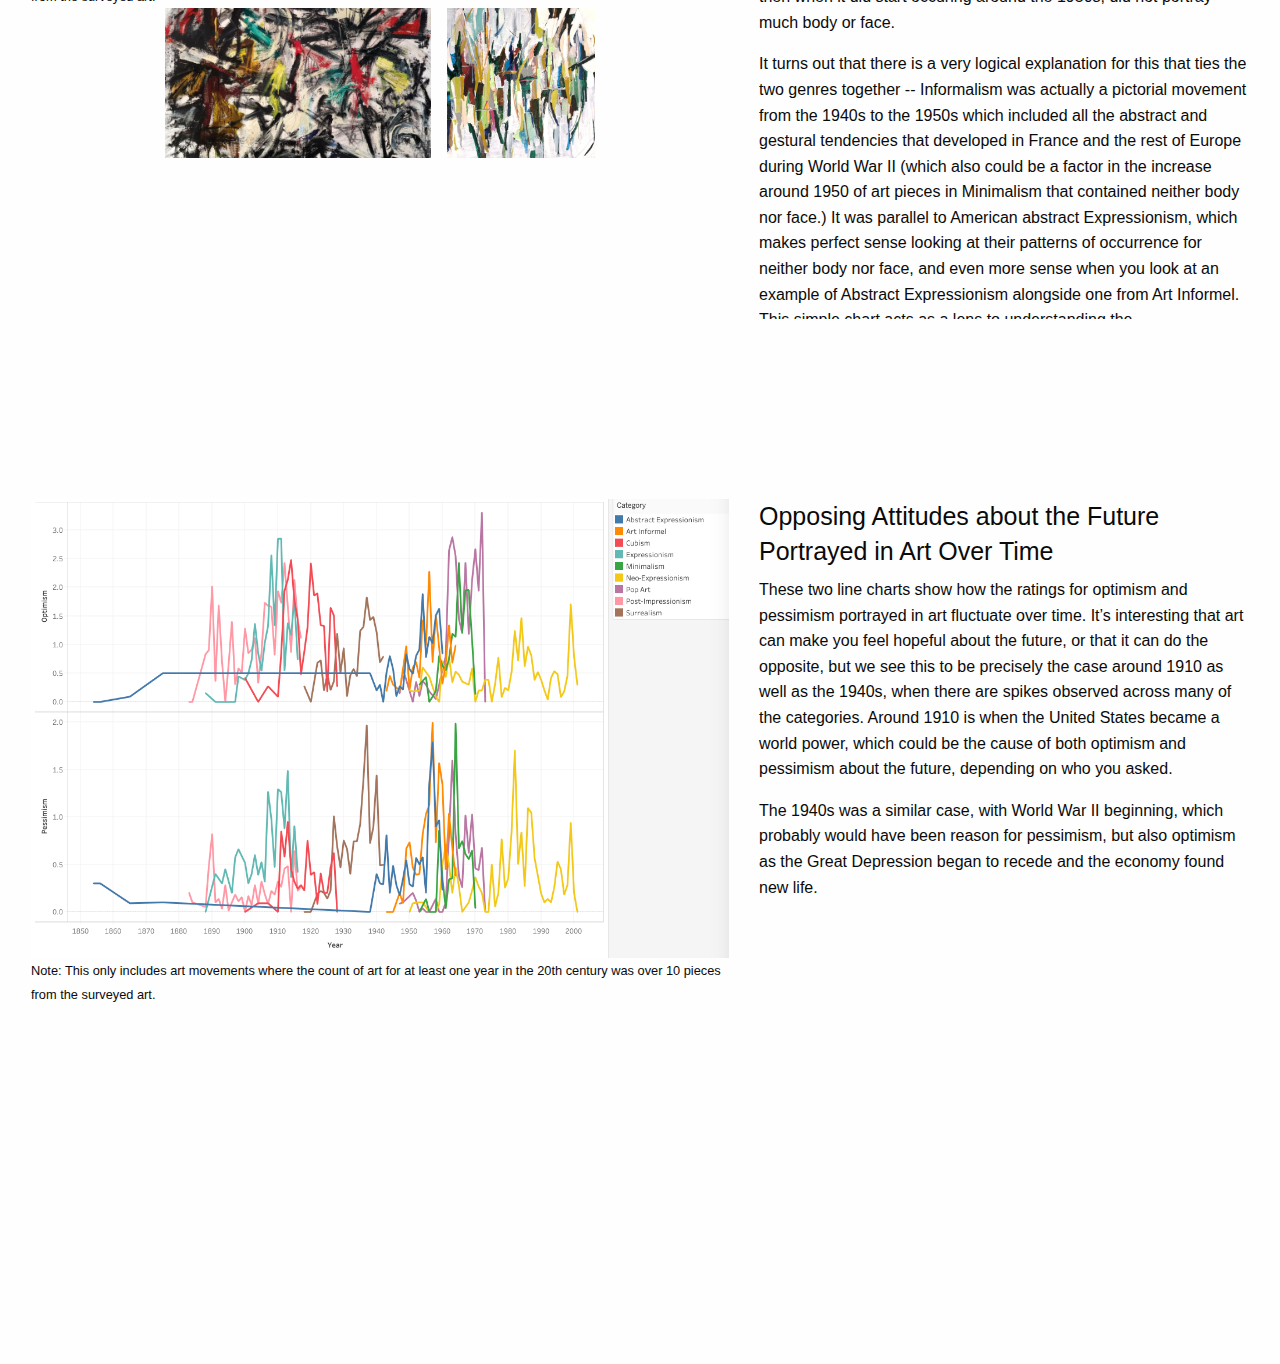
==== commit 997780eb: "add in viz 4 stuff" ====
--- a/index.html
+++ b/index.html
@@ -88,15 +88,18 @@
             <div class="">
               <small>Note: This only includes art movements where the count of art for at least one year in the 20th century was over 10 pieces from the surveyed art.</small>
             </div>
+            <div class="flex-container flex-dir-row align-center">
+              <img alt="Informel" style="max-height:150px; width:auto; margin-right:1em;" src="informel.jpg"/><img alt="Abstract" style="max-height:150px; width: auto;" src="abstract.jpg"/>
+            </div>
           </div>
-          <div class="cell content small-12 medium-5 xlarge-6 small-only-text-center">
+          <div class="cell content small-12 medium-5 xlarge-6 small-only-text-center flex-container flex-dir-column">
             <h4>Different Art Categories' Usage of Face and Bodies Over Time</h4>
             <p>This gantt (a type of bar) chart shows the usage of face and body images in the selected nine art categories over time. The time around the 1950s seems to be indicative of a shift in what was being portrayed in the art that was being produced, even within the same categories. With Abstract Expressionism, for example, it looks like there was a transition to not including faces or bodies around the 1950s. While many of the categories show a fairly constant usage of both body and face over the course of the timeline (e.g. Expressionism, Neo-Expressionism, Surrealism), this change piques the interest as to why this could have been the case within Abstract Expressionism. The chart also raises questions about the category of ‘Art Informel’ (or Informalism), which hardly had anything at all, and then when it did start occuring around the 1950s, did not portray much body or face.</p>
             <p>It turns out that there is a very logical explanation for this that ties the two genres together -- Informalism was actually a pictorial movement from the 1940s to the 1950s which included all the abstract and gestural tendencies that developed in France and the rest of Europe during World War II (which also could be a factor in the increase around 1950 of art pieces in Minimalism that contained neither body nor face.) It was parallel to American abstract Expressionism, which makes perfect sense looking at their patterns of occurrence for neither body nor face, and even more sense when you look at an example of Abstract Expressionism alongside one from Art Informel. This simple chart acts as a lens to understanding the internationalisation that took place in the 1950s that was manifested through the art of the time.</p>
           </div>
         </div>
       </section>
-      <section id="viz-four”>
+      <section id="viz-four">
         <div class="grid-x grid-padding-x">
           <div class="cell small-12 medium-7 xlarge-6 flex-container flex-dir-column align-center">
             <img src= "viz-four.png">
@@ -104,7 +107,7 @@
               <small>Note: This only includes art movements where the count of art for at least one year in the 20th century was over 10 pieces from the surveyed art.</small>
             </div>
           </div>
-          <div class="cell content small-12 medium-5 xlarge-6 small-only-text-center">
+          <div class="cell content small-12 medium-5 xlarge-6 small-only-text-center flex-container flex-dir-column">
             <h4>Opposing Attitudes about the Future Portrayed in Art Over Time</h4>
             <p>These two line charts show how the ratings for optimism and pessimism portrayed in art fluctuate over time. It’s interesting that art can make you feel hopeful about the future, or that it can do the opposite, but we see this to be precisely the case around 1910 as well as the 1940s, when there are spikes observed across many of the categories. Around 1910 is when the United States became a world power, which could be the cause of both optimism and pessimism about the future, depending on who you asked. </p>
             <p>The 1940s was a similar case, with World War II beginning, which probably would have been reason for pessimism, but also optimism as the Great Depression began to recede and the economy found new life.</p>
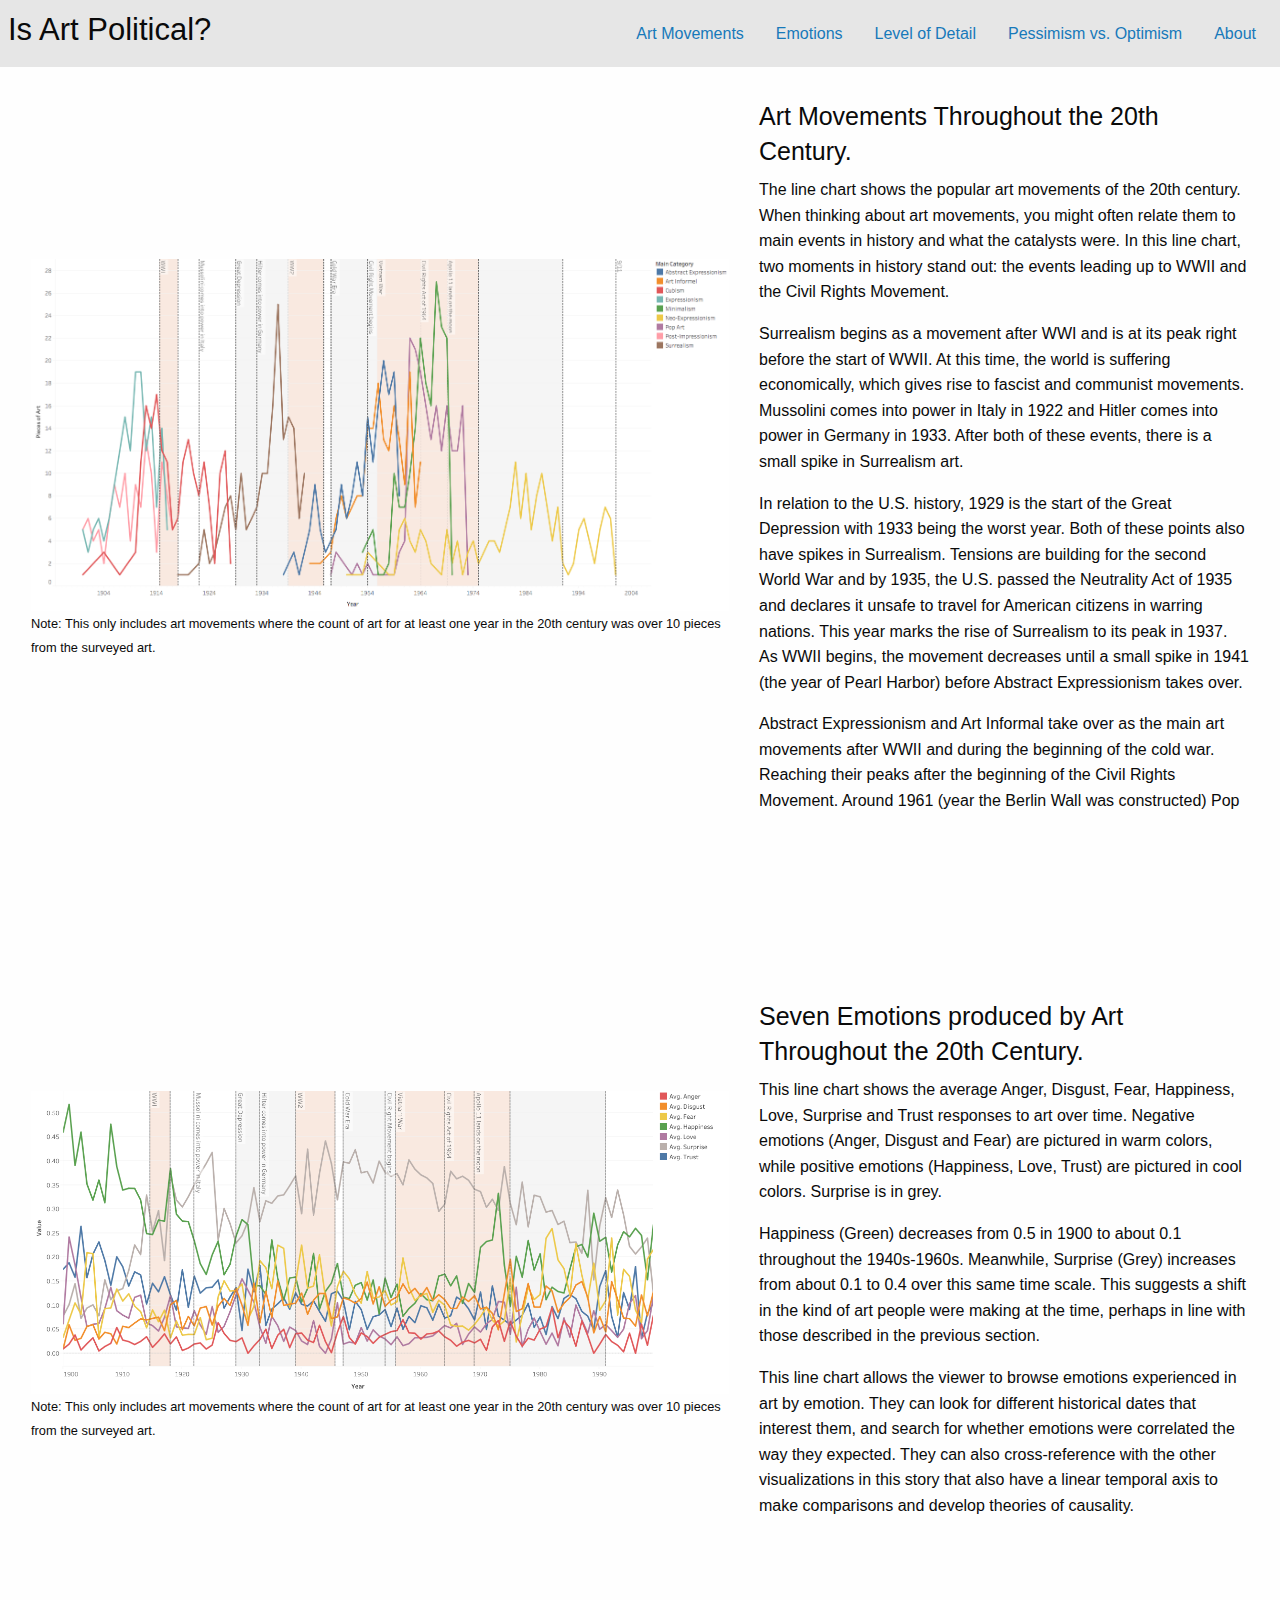
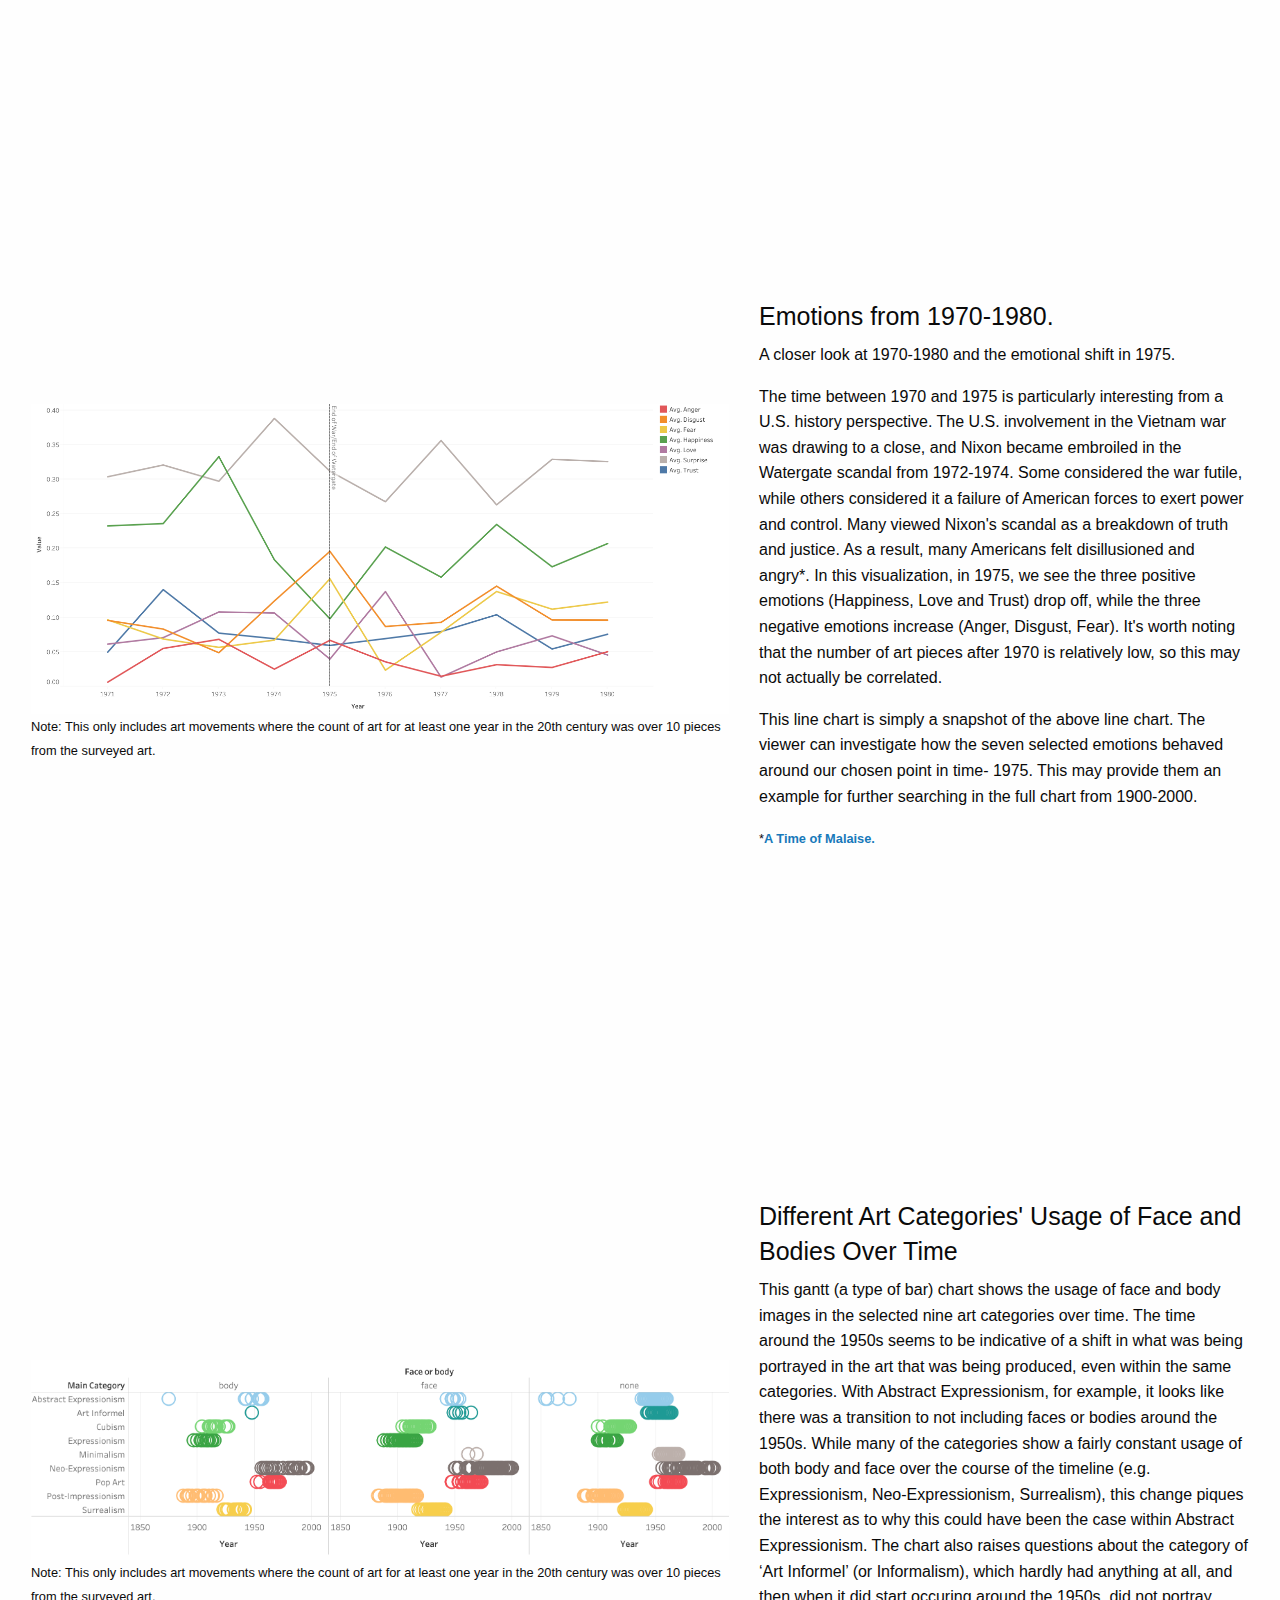
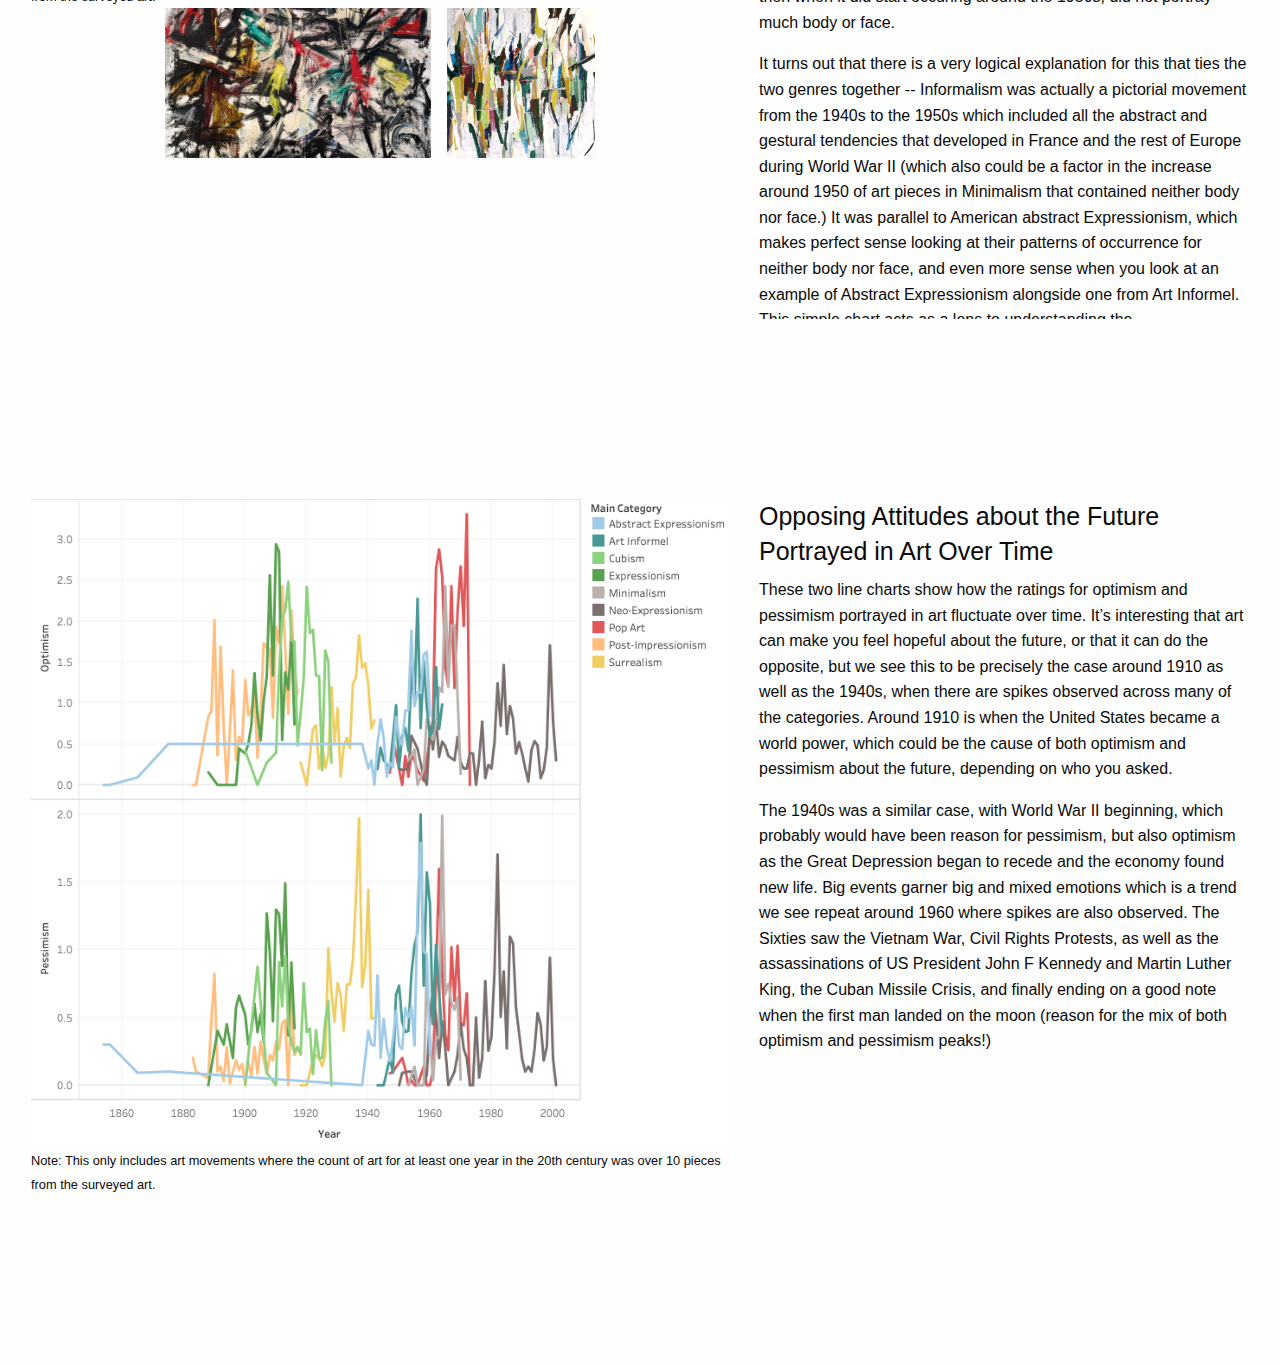
==== commit 962d1e32: "Update index.html" ====
--- a/index.html
+++ b/index.html
@@ -89,7 +89,7 @@
               <small>Note: This only includes art movements where the count of art for at least one year in the 20th century was over 10 pieces from the surveyed art.</small>
             </div>
             <div class="flex-container flex-dir-row align-center">
-              <img alt="Informel" style="max-height:150px; width:auto; margin-right:1em;" src="informel.jpg"/><img alt="Abstract" style="max-height:150px; width: auto;" src="abstract.jpg"/>
+              <img title="Informel" style="max-height:150px; width:auto; margin-right:1em;" src="informel.jpg"/><img title="Abstract" style="max-height:150px; width: auto;" src="abstract.jpg"/>
             </div>
           </div>
           <div class="cell content small-12 medium-5 xlarge-6 small-only-text-center flex-container flex-dir-column">
@@ -110,7 +110,8 @@
           <div class="cell content small-12 medium-5 xlarge-6 small-only-text-center flex-container flex-dir-column">
             <h4>Opposing Attitudes about the Future Portrayed in Art Over Time</h4>
             <p>These two line charts show how the ratings for optimism and pessimism portrayed in art fluctuate over time. It’s interesting that art can make you feel hopeful about the future, or that it can do the opposite, but we see this to be precisely the case around 1910 as well as the 1940s, when there are spikes observed across many of the categories. Around 1910 is when the United States became a world power, which could be the cause of both optimism and pessimism about the future, depending on who you asked. </p>
-            <p>The 1940s was a similar case, with World War II beginning, which probably would have been reason for pessimism, but also optimism as the Great Depression began to recede and the economy found new life.</p>
+            <p>The 1940s was a similar case, with World War II beginning, which probably would have been reason for pessimism, but also optimism as the Great Depression began to recede and the economy found new life. 
+Big events garner big and mixed emotions which is a trend we see repeat around 1960 where spikes are also observed. The Sixties saw the Vietnam War, Civil Rights Protests, as well as the assassinations of US President John F Kennedy and Martin Luther King, the Cuban Missile Crisis, and finally ending on a good note when the first man landed on the moon (reason for the mix of both optimism and pessimism peaks!) </p>
           </div>
         </div>
       </section>
